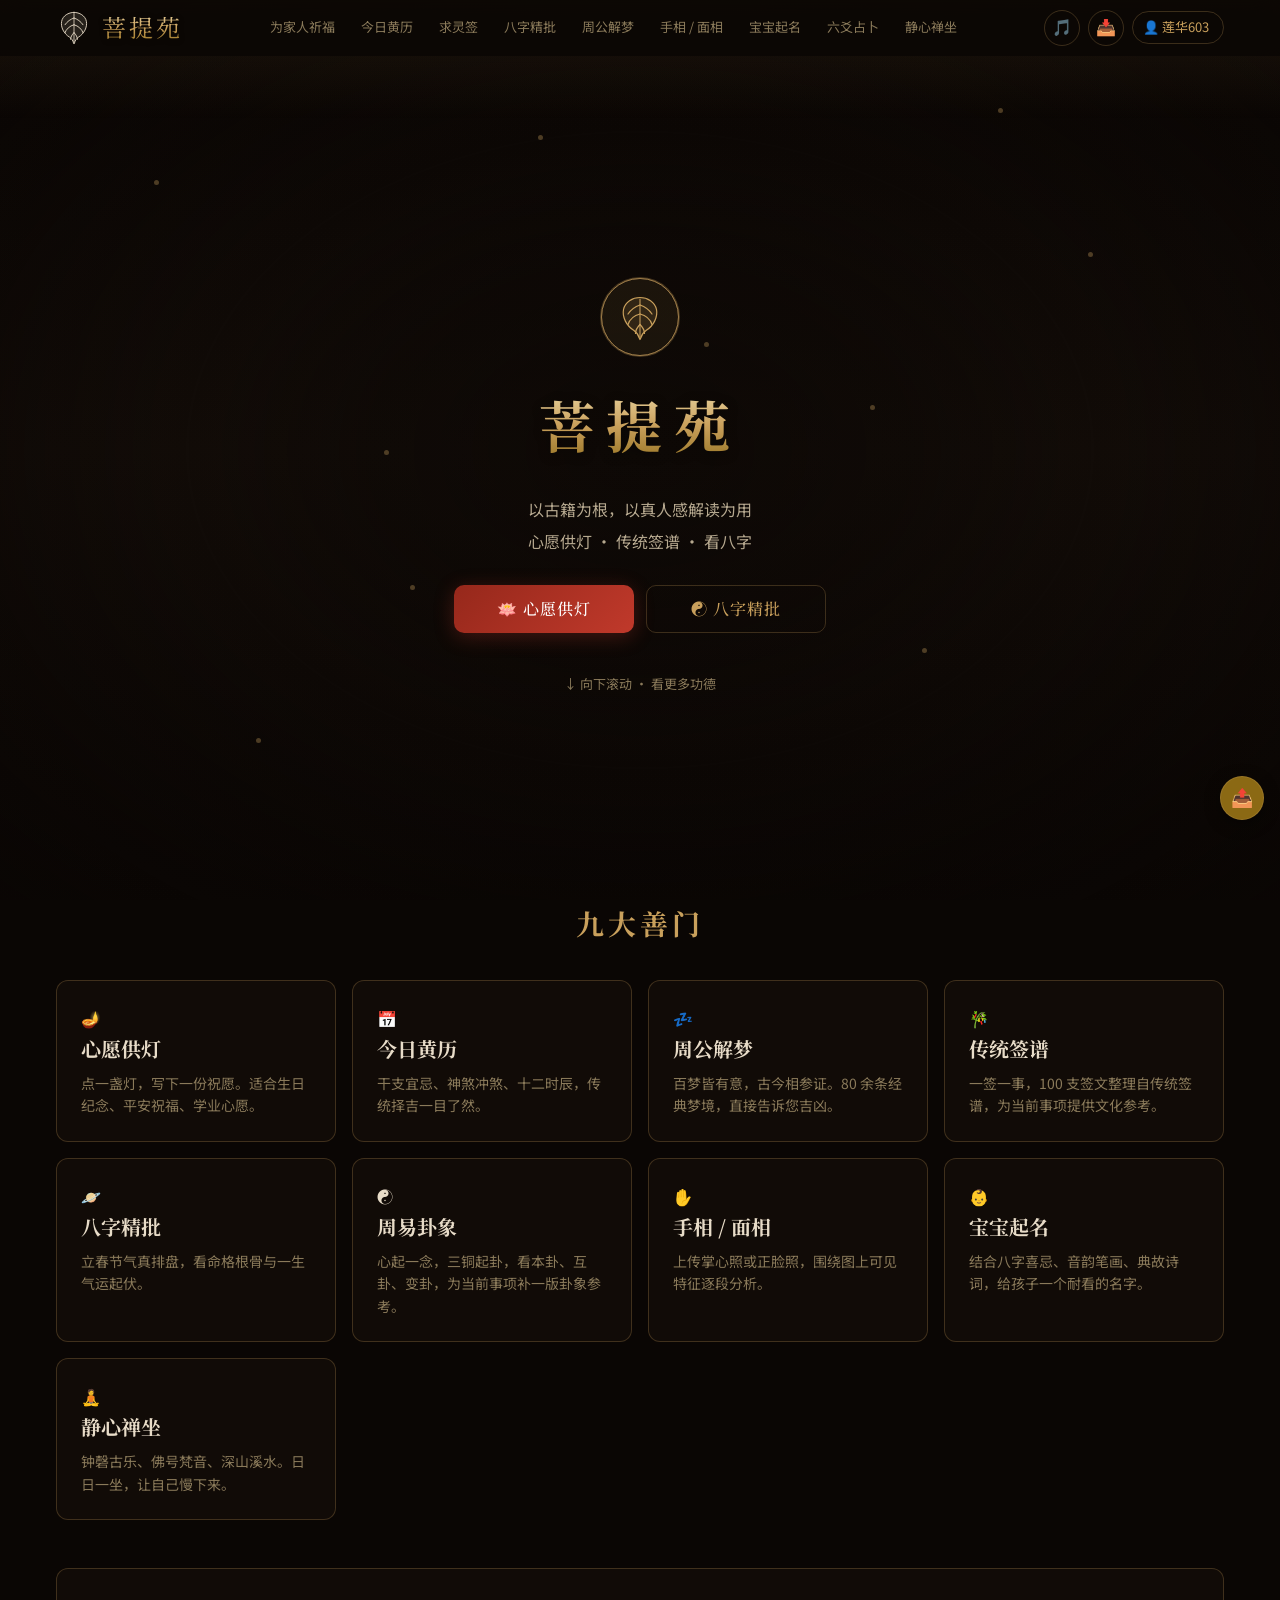
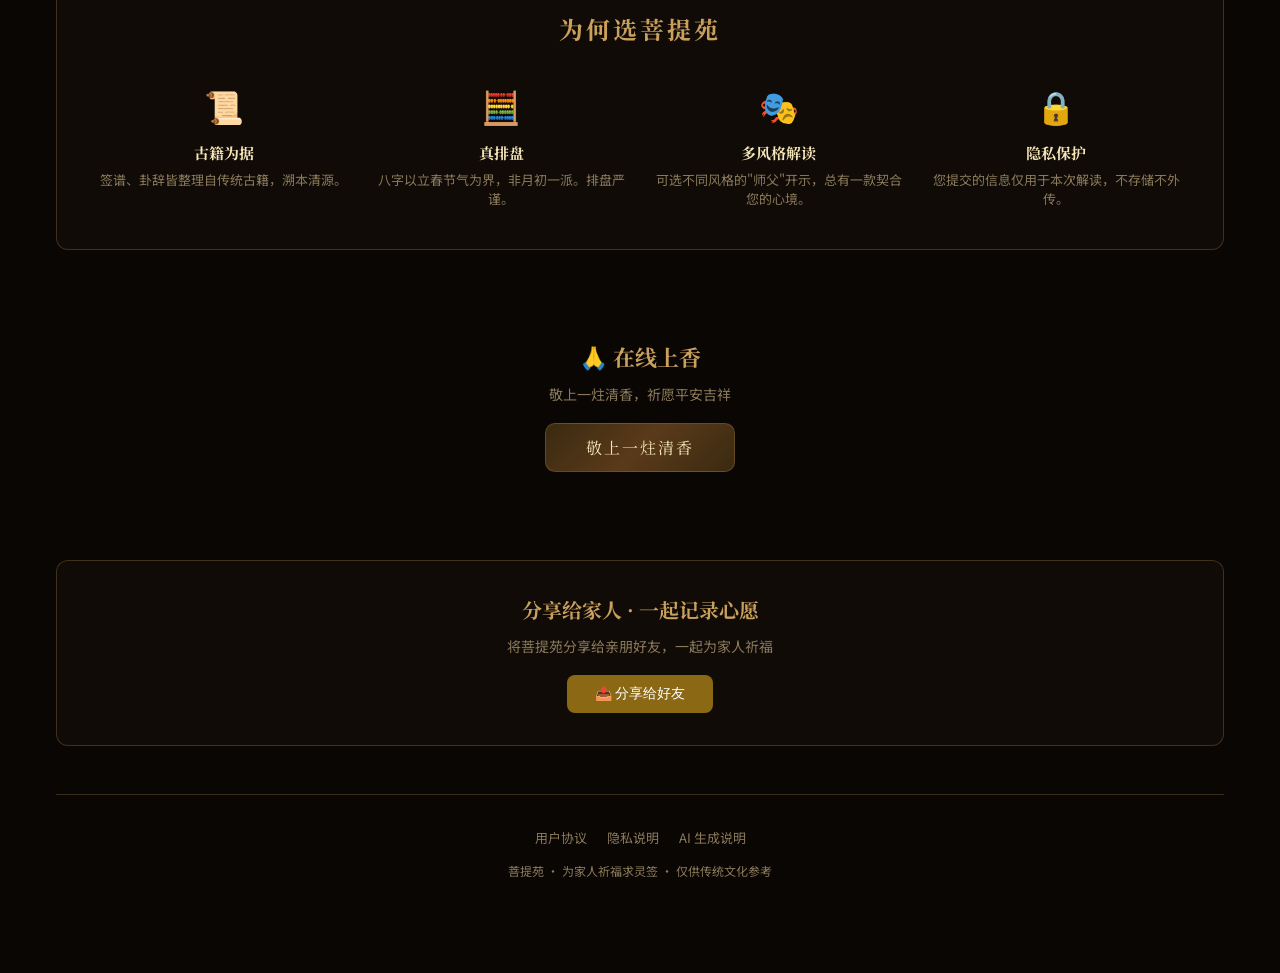
==== index.html @ 22ddf13e "fix: debug bar hidden, navigate scrolls and cleanups" ====
<!DOCTYPE html>
<html lang="zh-CN">
<head>
  <meta charset="UTF-8">
  <meta name="viewport" content="width=device-width, initial-scale=1, maximum-scale=5, viewport-fit=cover">
  <meta name="description" content="心诚则灵。为家人点一盏祈福灯，求一支关帝灵签，看一卦命理八字。一念慈悲，福报自来。">
  <meta name="keywords" content="菩提苑,祈福,求签,关帝灵签,八字精批,周公解梦,求灵签,看手相,看面相,命理">
  <meta name="application-name" content="菩提苑">
  <meta name="author" content="菩提苑">
  <meta name="robots" content="index, follow">
  <meta name="theme-color" content="#1a1410">
  <meta name="apple-mobile-web-app-capable" content="yes">
  <meta name="apple-mobile-web-app-status-bar-style" content="black-translucent">
  <meta name="apple-mobile-web-app-title" content="菩提苑">
  <meta property="og:title" content="菩提苑 · 为家人祈福求灵签">
  <meta property="og:description" content="心诚则灵。为家人点一盏祈福灯，求一支关帝灵签，看一卦命理八字。一念慈悲，福报自来。">
  <meta property="og:type" content="website">
  <meta property="og:locale" content="zh_CN">
  <meta property="og:site_name" content="菩提苑">
  <meta property="og:image" content="https://putiyuan.pages.dev/share-cover.svg">
  <meta name="twitter:card" content="summary_large_image">
  <title>菩提苑 · 为家人祈福求灵签</title>
  <link rel="stylesheet" href="css/style.css">
  <link rel="shortcut icon" href="favicon.svg" type="image/svg+xml">
  <link rel="icon" href="favicon.svg" type="image/svg+xml">
  <link rel="apple-touch-icon" href="favicon.svg">
  <script src="js/lunar.min.js"></script>
  <script src="js/lunar-wrapper.js"></script>
  <script>window.onerror=function(m,u,l){var d=document.getElementById("jserr");if(d)d.textContent=m+" line:"+l;}</script>
</head>
<body>

<!-- Background Layers -->
<div class="bg-layer bg-gradient"></div>
<div class="bg-layer bg-mountain"></div>
<div class="bg-layer bg-vignette"></div>
<div class="bg-layer bg-glow-top"></div>
<div class="bg-layer" id="particles"></div>

<div id="jserr" style="display:none;">JS: OK</div>

<header class="banner">
  <div class="banner-inner">
    <div class="logo" onclick="navigate('home')" style="cursor:pointer;">
      <svg viewBox="0 0 64 64" fill="none" stroke="currentColor" stroke-width="1.6" stroke-linecap="round" stroke-linejoin="round">
        <path d="M32 6 C 22 6, 12 12, 10 22 C 8 32, 14 44, 24 50 C 28 53, 30 56, 31 60 L 32 62 L 33 60 C 34 56, 36 53, 40 50 C 50 44, 56 32, 54 22 C 52 12, 42 6, 32 6 Z" fill="currentColor" fill-opacity="0.12"/>
        <path d="M32 8 V 60" stroke-width="1.4"/>
        <path d="M32 16 C 26 18, 20 22, 16 28"/>
        <path d="M32 16 C 38 18, 44 22, 48 28"/>
        <path d="M32 28 C 24 30, 18 36, 16 42"/>
        <path d="M32 28 C 40 30, 46 36, 48 42"/>
        <path d="M32 42 C 28 46, 26 50, 26 54"/>
        <path d="M32 42 C 36 46, 38 50, 38 54"/>
      </svg>
      <span class="logo-text">菩提苑</span>
    </div>
    <button class="nav-toggle" onclick="toggleNav()">☰</button>
    <nav class="banner-nav" id="mainNav">
    <a href="#wish" onclick="navigate('wish')">为家人祈福</a>
    <a href="#calendar" onclick="navigate('calendar')">今日黄历</a>
    <a href="#divination" onclick="navigate('divination')">求灵签</a>
    <a href="#bazi" onclick="navigate('bazi')">八字精批</a>
    <a href="#dreams" onclick="navigate('dreams')">周公解梦</a>
    <a href="#palm" onclick="navigate('palm')">手相 / 面相</a>
    <a href="#naming" onclick="navigate('naming')">宝宝起名</a>
    <a href="#iching" onclick="navigate('iching')">六爻占卜</a>
    <a href="#meditation" onclick="navigate('meditation')">静心禅坐</a>
  </nav>
  <div class="banner-actions">
    <button class="btn-icon" onclick="toggleMusic()" title="禅修音乐">🎵</button>
    <button class="btn-icon" onclick="alert('可将此页面添加至桌面，方便日常使用。')" title="添加到桌面">📥</button>
    <div class="profile-badge">👤 莲华603</div>
  </div>
 </div>
</header>

<main class="main-content">

<!-- HOME -->
<section class="page-section active" id="page-home">
  <div class="hero">
    <div class="hero-logo">
      <svg viewBox="0 0 64 64" fill="none" stroke="currentColor" stroke-width="1.6" stroke-linecap="round" stroke-linejoin="round" style="color:var(--gold);">
        <path d="M32 6 C 22 6, 12 12, 10 22 C 8 32, 14 44, 24 50 C 28 53, 30 56, 31 60 L 32 62 L 33 60 C 34 56, 36 53, 40 50 C 50 44, 56 32, 54 22 C 52 12, 42 6, 32 6 Z" fill="currentColor" fill-opacity="0.12"/>
        <path d="M32 8 V 60" stroke-width="1.4"/>
        <path d="M32 16 C 26 18, 20 22, 16 28"/>
        <path d="M32 16 C 38 18, 44 22, 48 28"/>
        <path d="M32 28 C 24 30, 18 36, 16 42"/>
        <path d="M32 28 C 40 30, 46 36, 48 42"/>
        <path d="M32 42 C 28 46, 26 50, 26 54"/>
        <path d="M32 42 C 36 46, 38 50, 38 54"/>
      </svg>
      <span class="ring"></span>
      <span class="ring"></span>
    </div>
    <h1>菩提苑</h1>
    <p>以古籍为根，以真人感解读为用<br>心愿供灯 · 传统签谱 · 看八字</p>
    <div class="hero-cta">
      <a href="javascript:navigate('wish')" class="btn-hero btn-hero-primary">🪷 心愿供灯</a>
      <a href="javascript:navigate('bazi')" class="btn-hero btn-hero-secondary">☯ 八字精批</a>
    </div>
    <div class="scroll-hint">↓ 向下滚动 · 看更多功德</div>
  </div>

  <h2 class="section-title">九大善门</h2>
  <div class="feature-grid">
    <a class="feature-card" href="javascript:navigate('wish')">
      <div class="feature-icon">🪔</div>
      <h3>心愿供灯</h3>
      <p>点一盏灯，写下一份祝愿。适合生日纪念、平安祝福、学业心愿。</p>
    </a>
    <a class="feature-card" href="javascript:navigate('calendar')">
      <div class="feature-icon">📅</div>
      <h3>今日黄历</h3>
      <p>干支宜忌、神煞冲煞、十二时辰，传统择吉一目了然。</p>
    </a>
    <a class="feature-card" href="javascript:navigate('dreams')">
      <div class="feature-icon">💤</div>
      <h3>周公解梦</h3>
      <p>百梦皆有意，古今相参证。80 余条经典梦境，直接告诉您吉凶。</p>
    </a>
    <a class="feature-card" href="javascript:navigate('divination')">
      <div class="feature-icon">🎋</div>
      <h3>传统签谱</h3>
      <p>一签一事，100 支签文整理自传统签谱，为当前事项提供文化参考。</p>
    </a>
    <a class="feature-card" href="javascript:navigate('bazi')">
      <div class="feature-icon">🪐</div>
      <h3>八字精批</h3>
      <p>立春节气真排盘，看命格根骨与一生气运起伏。</p>
    </a>
    <a class="feature-card" href="javascript:navigate('iching')">
      <div class="feature-icon">☯</div>
      <h3>周易卦象</h3>
      <p>心起一念，三铜起卦，看本卦、互卦、变卦，为当前事项补一版卦象参考。</p>
    </a>
    <a class="feature-card" href="javascript:navigate('palm')">
      <div class="feature-icon">✋</div>
      <h3>手相 / 面相</h3>
      <p>上传掌心照或正脸照，围绕图上可见特征逐段分析。</p>
    </a>
    <a class="feature-card" href="javascript:navigate('naming')">
      <div class="feature-icon">👶</div>
      <h3>宝宝起名</h3>
      <p>结合八字喜忌、音韵笔画、典故诗词，给孩子一个耐看的名字。</p>
    </a>
    <a class="feature-card" href="javascript:navigate('meditation')">
      <div class="feature-icon">🧘</div>
      <h3>静心禅坐</h3>
      <p>钟磬古乐、佛号梵音、深山溪水。日日一坐，让自己慢下来。</p>
    </a>
  </div>

  <div class="why-section">
    <h2>为何选菩提苑</h2>
    <div class="why-grid">
      <div class="why-item">
        <div class="icon">📜</div>
        <h4>古籍为据</h4>
        <p>签谱、卦辞皆整理自传统古籍，溯本清源。</p>
      </div>
      <div class="why-item">
        <div class="icon">🧮</div>
        <h4>真排盘</h4>
        <p>八字以立春节气为界，非月初一派。排盘严谨。</p>
      </div>
      <div class="why-item">
        <div class="icon">🎭</div>
        <h4>多风格解读</h4>
        <p>可选不同风格的"师父"开示，总有一款契合您的心境。</p>
      </div>
      <div class="why-item">
        <div class="icon">🔒</div>
        <h4>隐私保护</h4>
        <p>您提交的信息仅用于本次解读，不存储不外传。</p>
      </div>
    </div>
  </div>

  <div class="incense-section" id="incenseSection">
    <h2>🙏 在线上香</h2>
    <p>敬上一炷清香，祈愿平安吉祥</p>
    <div class="incense-container" id="incenseContainer"></div>
    <button class="incense-btn" onclick="burnIncense()">敬上一炷清香</button>
  </div>

  <div class="share-section">
    <h2>分享给家人 · 一起记录心愿</h2>
    <p>将菩提苑分享给亲朋好友，一起为家人祈福</p>
    <button class="share-btn" onclick="shareSite()">📤 分享给好友</button>
  </div>

  <footer class="footer">
    <div class="footer-links">
      <a href="javascript:void(0)" onclick="alert('用户协议：本平台内容仅供传统文化参考，不构成任何建议。')">用户协议</a>
      <a href="javascript:void(0)" onclick="alert('隐私说明：您主动输入的信息仅用于本次功能运行，不会存储到服务器。')">隐私说明</a>
      <a href="javascript:void(0)" onclick="alert('AI 生成说明：部分解读内容由 AI 模型生成，请结合现实情况判断。')">AI 生成说明</a>
    </div>
    <p>菩提苑 · 为家人祈福求灵签 · 仅供传统文化参考</p>
  </footer>
</section>
<!-- WISH -->
<section class="page-section" id="page-wish">
  <div class="page-header">
    <h1>🪔 心愿供灯</h1>
    <p class="subtitle">点一盏灯，写下一份祝愿，留给家人、自己或重要时刻一份温和的仪式感</p>
    <div style="margin-top:12px;color:var(--text-muted);font-size:14px;">
      已点亮 <span id="lampCount" style="color:var(--gold)">46</span> 盏 ·
      今日新增 <span id="lampToday" style="color:var(--gold)">0</span> 盏
    </div>
  </div>
  <div class="lamp-wall" id="lampWall"></div>
  <div class="card" style="margin-top:24px;">
    <h3 style="color:var(--gold);margin-bottom:16px;">🕯 为谁点灯</h3>
    <div class="form-group">
      <label class="form-label">家人姓名</label>
      <input class="form-input" id="wishName" placeholder="输入家人姓名">
    </div>
    <div class="form-group">
      <label class="form-label">与您的关系</label>
      <select class="form-select" id="wishRelation">
        <option>父亲</option><option>母亲</option><option>爱人</option>
        <option>孩子</option><option>孙辈</option><option>朋友</option><option>自己</option>
      </select>
    </div>
    <div class="form-group">
      <label class="form-label">选一盏灯</label>
      <div class="chip-group" id="lampTypeGroup">
        <span class="chip selected" data-type="清心灯">清心灯 🕊️</span>
        <span class="chip" data-type="智慧灯">智慧灯 📚</span>
        <span class="chip" data-type="长寿灯">长寿灯 🌿</span>
        <span class="chip" data-type="平安灯">平安灯 🛡️</span>
        <span class="chip" data-type="姻缘灯">姻缘灯 ❤️</span>
        <span class="chip" data-type="财福灯">财福灯 💰</span>
      </div>
    </div>
    <div class="form-group">
      <label class="form-label">供奉时长</label>
      <div class="chip-group" id="lampDurationGroup">
        <span class="chip selected" data-duration="一月供奉" data-price="3.9">一月供奉 ¥3.9</span>
        <span class="chip" data-duration="百日供奉" data-price="5.9">百日供奉 ¥5.9</span>
        <span class="chip" data-duration="一年供奉" data-price="9.9">一年供奉 ¥9.9</span>
        <span class="chip" data-duration="永久长明" data-price="19.9">永久长明 ¥19.9</span>
      </div>
    </div>
    <div class="form-group">
      <label class="form-label">心愿（可选，最多80字）</label>
      <textarea class="form-input" id="wishMessage" maxlength="80" placeholder="写下您的心愿..."></textarea>
    </div>
    <div class="form-group">
      <label class="form-label">您的称呼（可选，会显示在灯墙）</label>
      <input class="form-input" id="wishSender" placeholder="如：善信 或 您的名字">
    </div>
    <div style="text-align:center;margin:16px 0;">
      需供奉 <span class="price-tag" id="wishPrice">¥3.9</span>
    </div>
    <button class="btn-primary" onclick="lightLamp()">🪔 点亮此灯</button>
  </div>
</section>

<!-- CALENDAR -->
<section class="page-section" id="page-calendar">
  <div class="page-header">
    <h1>📅 今日黄历</h1>
    <p class="subtitle">干支宜忌 · 神煞冲煞 · 十二时辰</p>
  </div>
  <div class="card">
    <div class="cal-header">
      <button class="cal-nav-btn" onclick="changeDay(-1)">◀ 前一天</button>
      <div><h2 id="calTitle">--</h2><div class="cal-sub" id="calSub">--</div></div>
      <button class="cal-nav-btn" onclick="changeDay(1)">后一天 ▶</button>
    </div>
    <div class="cal-day-badge shangshang" id="calBadge">
      <div class="day-level" id="calLevel">上上</div>
      <div class="day-desc" id="calDesc">诸事大吉</div>
      <div class="day-lunar" id="calLunar">--</div>
    </div>
    <div class="cal-grid">
      <div class="cal-col">
        <h3>宜 · 今日适合</h3>
        <div class="cal-tags" id="calYi"></div>
      </div>
      <div class="cal-col">
        <h3>忌 · 今日避开</h3>
        <div class="cal-tags" id="calJi"></div>
      </div>
    </div>
    <div class="cal-grid" style="margin-top:16px;">
      <div class="cal-col">
        <h3>神煞 · 冲煞</h3>
        <div id="calShensha" class="cal-detail-grid"></div>
      </div>
      <div class="cal-col">
        <h3>时辰吉凶</h3>
        <table class="shichen-table" id="calShichen"><tbody></tbody></table>
      </div>
    </div>
    <h3 style="color:var(--gold);margin:20px 0 12px;font-size:16px;">未来七日</h3>
    <div class="week-forecast" id="weekForecast"></div>
  </div>
</section>

<!-- DIVINATION -->
<section class="page-section" id="page-divination">
  <div class="page-header">
    <h1>🎋 关帝灵签</h1>
    <p class="subtitle">心诚则灵 · 默念所求 · 抽一支签</p>
    <div style="margin-top:8px;color:var(--text-muted);font-size:13px;">今日免费 1/1 次</div>
  </div>
  <div class="card">
    <div class="form-group">
      <label class="form-label">请选一位师父为您开示</label>
      <div class="master-grid" id="masterSelect">
        <div class="master-card selected" data-master="慧明长老" onclick="selectMaster(this,'慧明长老')">
          <div class="master-avatar">🧘</div>
          <div class="master-name">慧明长老</div>
          <div class="master-title">古寺住持</div>
          <div class="master-desc">庄重持重，引经据典</div>
        </div>
        <div class="master-card" data-master="明心师父" onclick="selectMaster(this,'明心师父')">
          <div class="master-avatar">🙏</div>
          <div class="master-name">明心师父</div>
          <div class="master-title">尼众法师</div>
          <div class="master-desc">慈悲温柔，劝人向善</div>
        </div>
        <div class="master-card" data-master="玄真道长" onclick="selectMaster(this,'玄真道长')">
          <div class="master-avatar">☯️</div>
          <div class="master-name">玄真道长</div>
          <div class="master-title">山中道人</div>
          <div class="master-desc">直爽通透，说大白话</div>
        </div>
      </div>
    </div>
    <div class="form-group">
      <label class="form-label">写下您要问的事</label>
      <input class="form-input" id="qianQuestion" placeholder="例如：家人身体能否安康？">
    </div>
    <button class="btn-primary" onclick="drawQian()">🎋 默念所求 · 求一支签</button>
    <div class="result-box" id="qianResult"></div>
  </div>
</section>
<!-- BAZI -->
<section class="page-section" id="page-bazi">
  <div class="page-header">
    <h1>🪐 八字精批</h1>
    <p class="subtitle">输入生辰，真排盘、看格局、看大运、看建议</p>
  </div>
  <div class="card">
    <div class="form-group">
      <label class="form-label">请选一位师父为您开示</label>
      <div class="master-grid" id="baziMasterSelect">
        <div class="master-card selected" data-master="慧明长老" onclick="selectBaziMaster(this,'慧明长老')">
          <div class="master-avatar">🧘</div>
          <div class="master-name">慧明长老</div>
          <div class="master-title">古寺住持</div>
          <div class="master-desc">庄重持重，引经据典</div>
        </div>
        <div class="master-card" data-master="明心师父" onclick="selectBaziMaster(this,'明心师父')">
          <div class="master-avatar">🙏</div>
          <div class="master-name">明心师父</div>
          <div class="master-title">尼众法师</div>
          <div class="master-desc">慈悲温柔，劝人向善</div>
        </div>
        <div class="master-card" data-master="玄真道长" onclick="selectBaziMaster(this,'玄真道长')">
          <div class="master-avatar">☯️</div>
          <div class="master-name">玄真道长</div>
          <div class="master-title">山中道人</div>
          <div class="master-desc">直爽通透，说大白话</div>
        </div>
      </div>
    </div>
    <div style="display:grid;grid-template-columns:1fr 1fr;gap:12px;">
      <div class="form-group">
        <label class="form-label">出生年</label>
        <input class="form-input" id="baziYear" type="number" value="1990" min="1900" max="2030">
      </div>
      <div class="form-group">
        <label class="form-label">出生月</label>
        <input class="form-input" id="baziMonth" type="number" value="6" min="1" max="12">
      </div>
    </div>
    <div style="display:grid;grid-template-columns:1fr 1fr;gap:12px;">
      <div class="form-group">
        <label class="form-label">出生日</label>
        <input class="form-input" id="baziDay" type="number" value="15" min="1" max="31">
      </div>
      <div class="form-group">
        <label class="form-label">出生时辰</label>
        <select class="form-select" id="baziHour">
          <option value="0">子时 (23:00-01:00)</option>
          <option value="1">丑时 (01:00-03:00)</option>
          <option value="2">寅时 (03:00-05:00)</option>
          <option value="3">卯时 (05:00-07:00)</option>
          <option value="4">辰时 (07:00-09:00)</option>
          <option value="5">巳时 (09:00-11:00)</option>
          <option value="6">午时 (11:00-13:00)</option>
          <option value="7" selected>未时 (13:00-15:00)</option>
          <option value="8">申时 (15:00-17:00)</option>
          <option value="9">酉时 (17:00-19:00)</option>
          <option value="10">戌时 (19:00-21:00)</option>
          <option value="11">亥时 (21:00-23:00)</option>
        </select>
      </div>
    </div>
    <div class="form-group">
      <label class="form-label">性别</label>
      <div class="chip-group" id="baziGenderGroup">
        <span class="chip selected" onclick="selectGender(this,'male')">男</span>
        <span class="chip" onclick="selectGender(this,'female')">女</span>
      </div>
    </div>
    <div style="color:var(--text-muted);font-size:12px;margin-bottom:16px;">
      仅作传统文化参考，请结合现实情况判断；未满18周岁请勿使用本服务。
    </div>
    <button class="btn-primary" onclick="analyzeBazi()">☯ 开始真排盘</button>
    <div class="result-box" id="baziResult"></div>
  </div>
</section>

<!-- DREAMS -->
<section class="page-section" id="page-dreams">
  <div class="page-header">
    <h1>💤 周公解梦</h1>
    <p class="subtitle">百梦皆有意 · 古今相参证</p>
  </div>
  <div class="card">
    <div class="form-group">
      <label class="form-label">请描述您梦中所见</label>
      <input class="form-input" id="dreamSearch" placeholder="如:梦见龙、梦见牙齿掉了" onkeyup="if(event.key==='Enter')searchDream()">
    </div>
    <button class="btn-primary" onclick="searchDream()">🔍 解梦</button>
    <div class="result-box" id="dreamResult"></div>
    <h3 style="color:var(--gold);margin:24px 0 12px;">按类查梦</h3>
    <div class="dream-cats" id="dreamCats"></div>
    <h3 style="color:var(--gold);margin:24px 0 12px;">热门梦境</h3>
    <div class="dream-list" id="dreamList"></div>
  </div>
</section>

<!-- PALM -->
<section class="page-section" id="page-palm">
  <div class="page-header">
    <h1>✋ 手相 / 面相</h1>
    <p class="subtitle">上传掌心照或正脸照，围绕图上可见特征逐段分析</p>
  </div>
  <div class="card">
    <p style="text-align:center;color:var(--text-muted);padding:40px 20px;">
      🖼️ 此功能支持上传照片进行 AI 分析<br><br>
      先预览再解锁完整详批，敬请期待完整版。
    </p>
    <div class="form-group">
      <label class="form-label">选择分析类型</label>
      <div class="chip-group">
        <span class="chip selected">手相</span>
        <span class="chip">面相</span>
      </div>
    </div>
    <div class="form-group">
      <label class="form-label">上传照片</label>
      <div style="border:2px dashed var(--border);border-radius:8px;padding:30px;text-align:center;color:var(--text-muted);cursor:pointer;">
        📸 点击上传照片（此功能开发中）
      </div>
    </div>
    <button class="btn-primary" disabled>开始分析 (即将开放)</button>
  </div>
</section>
<!-- NAMING -->
<section class="page-section" id="page-naming">
  <div class="page-header">
    <h1>👶 宝宝起名</h1>
    <p class="subtitle">结合八字喜忌、音韵笔画、典故诗词，给孩子一个耐看的名字</p>
  </div>
  <div class="card">
    <div style="display:grid;grid-template-columns:1fr 1fr;gap:12px;">
      <div class="form-group">
        <label class="form-label">出生年</label>
        <input class="form-input" id="nameYear" type="number" value="2026" min="2020" max="2030">
      </div>
      <div class="form-group">
        <label class="form-label">出生月</label>
        <input class="form-input" id="nameMonth" type="number" value="6" min="1" max="12">
      </div>
    </div>
    <div style="display:grid;grid-template-columns:1fr 1fr;gap:12px;">
      <div class="form-group">
        <label class="form-label">出生日</label>
        <input class="form-input" id="nameDay" type="number" value="15" min="1" max="31">
      </div>
      <div class="form-group">
        <label class="form-label">出生时辰</label>
        <select class="form-select" id="nameHour">
          <option value="0">子时</option><option value="1">丑时</option>
          <option value="2">寅时</option><option value="3">卯时</option>
          <option value="4">辰时</option><option value="5">巳时</option>
          <option value="6">午时</option><option value="7">未时</option>
          <option value="8">申时</option><option value="9">酉时</option>
          <option value="10">戌时</option><option value="11">亥时</option>
        </select>
      </div>
    </div>
    <div class="form-group">
      <label class="form-label">姓氏</label>
      <input class="form-input" id="nameSurname" placeholder="如：张、李、王" maxlength="4">
    </div>
    <div class="form-group">
      <label class="form-label">性别</label>
      <div class="chip-group">
        <span class="chip selected" onclick="selectNamingGender(this,'male')">男</span>
        <span class="chip" onclick="selectNamingGender(this,'female')">女</span>
      </div>
    </div>
    <div class="form-group">
      <label class="form-label">名字长度</label>
      <div class="chip-group" id="nameLengthGroup">
        <span class="chip selected" onclick="selectNameLength(this,2)">两字名</span>
        <span class="chip" onclick="selectNameLength(this,3)">三字名</span>
        <span class="chip" onclick="selectNameLength(this,4)">四字名</span>
      </div>
    </div>
    <div class="form-group">
      <label class="form-label">风格倾向（可选，最多选3项）</label>
      <div class="chip-group" id="nameStyleGroup">
        <span class="chip" data-style="典雅">典雅典雅</span>
        <span class="chip" data-style="大气">大气</span>
        <span class="chip" data-style="文艺">文艺</span>
        <span class="chip" data-style="自然">自然</span>
        <span class="chip" data-style="传统">传统</span>
      </div>
    </div>
    <button class="btn-primary" onclick="startNaming()">👶 开始起名</button>
    <div class="result-box" id="namingResult"></div>
  </div>
</section>

<!-- ICHING -->
<section class="page-section" id="page-iching">
  <div class="page-header">
    <h1>☯ 周易卦象</h1>
    <p class="subtitle">心起一念，三铜起卦，得卦象参考</p>
  </div>
  <div class="card">
    <div class="form-group">
      <label class="form-label">请选一位师父为您开示</label>
      <div class="master-grid" id="ichingMasterSelect">
        <div class="master-card selected" data-master="慧明长老" onclick="selectIchingMaster(this,'慧明长老')">
          <div class="master-avatar">🧘</div>
          <div class="master-name">慧明长老</div>
          <div class="master-title">古寺住持</div>
          <div class="master-desc">庄重持重，引经据典</div>
        </div>
        <div class="master-card" data-master="明心师父" onclick="selectIchingMaster(this,'明心师父')">
          <div class="master-avatar">🙏</div>
          <div class="master-name">明心师父</div>
          <div class="master-title">尼众法师</div>
          <div class="master-desc">慈悲温柔，劝人向善</div>
        </div>
        <div class="master-card" data-master="玄真道长" onclick="selectIchingMaster(this,'玄真道长')">
          <div class="master-avatar">☯️</div>
          <div class="master-name">玄真道长</div>
          <div class="master-title">山中道人</div>
          <div class="master-desc">直爽通透，说大白话</div>
        </div>
      </div>
    </div>
    <div class="form-group">
      <label class="form-label">写下您要问的事</label>
      <input class="form-input" id="ichingQuestion" placeholder="例如：事业发展如何？">
    </div>
    <button class="btn-primary" onclick="castIching()">☯ 三铜起卦</button>
    <div class="result-box" id="ichingResult"></div>
  </div>
</section>

<!-- MEDITATION -->
<section class="page-section" id="page-meditation">
  <div class="page-header">
    <h1>🧘 静心禅坐</h1>
    <p class="subtitle">钟磬古乐、佛号梵音、深山溪水</p>
  </div>
  <div class="card">
    <div class="meditation-area">
      <div class="meditation-symbol" id="medSymbol">☸</div>
      <div class="meditation-timer" id="medTimer">00:00</div>
      <p id="medStatus" style="color:var(--text-muted);margin-bottom:16px;">点击开始，静心禅坐</p>
      <div class="meditation-controls">
        <button class="btn-primary" id="medStartBtn" onclick="startMeditation()" style="max-width:200px;">开始禅坐</button>
        <button class="btn-hero btn-hero-secondary" onclick="resetMeditation()" style="max-width:200px;padding:14px 24px;">重置</button>
      </div>
    </div>
  </div>
</section>

</main>

<button class="floating-share" onclick="shareSite()" title="分享">📤</button>
<script>
// ========== SPA Navigation ==========
function navigate(page) {
  // Clean up meditation timer if running
  if (meditationTimer) { clearInterval(meditationTimer); meditationTimer = null; meditationRunning = false; }
  document.querySelectorAll('.page-section').forEach(function(s) { s.classList.remove('active'); });
  var el = document.getElementById('page-' + page);
  if (el) { el.classList.add('active'); }
  document.querySelectorAll('.banner-nav a').forEach(function(a) { a.classList.remove('active'); });
  document.querySelectorAll('.banner-nav a[href*="' + page + '"]').forEach(function(a) { a.classList.add('active'); });
  window.scrollTo(0, 0);
  document.getElementById('mainNav').classList.remove('open');
}

function toggleNav() {
  document.getElementById('mainNav').classList.toggle('open');
}

// ========== Constants (from wrapper) ==========




// ========== Data ==========
let QIAN_DATA = [];
let DREAM_DATA = [];
let currentMaster = '慧明长老';
let currentBaziMaster = '慧明长老';
let currentIchingMaster = '慧明长老';
let currentGender = 'male';
let namingGender = 'male';
let namingLength = 2;
let namingStyles = [];
let selectedLampType = '清心灯';
let selectedDuration = '一月供奉';
let selectedPrice = 3.9;
let calendarDate = new Date();
let meditationTimer = null;
let meditationSeconds = 0;
let meditationRunning = false;
let lampData = [];

async function loadData() {
  try {
    const qianResp = await fetch('data/qian.json');
    QIAN_DATA = await qianResp.json();
    const dreamResp = await fetch('data/dreams.json');
    DREAM_DATA = await dreamResp.json();
    initDreams();
    renderCalendar();
    loadLamps();
  } catch(e) {}
}

// ========== Calendar ==========
function changeDay(delta) {
  calendarDate.setDate(calendarDate.getDate() + delta);
  renderCalendar();
}

function renderCalendar() {
  const d = calendarDate;
  const lunar = getLunarDate(d.getFullYear(), d.getMonth() + 1, d.getDate());
  
  document.getElementById('calTitle').textContent = `${d.getFullYear()}年${d.getMonth()+1}月${d.getDate()}日`;
  document.getElementById('calSub').textContent = `${lunar.weekDay} · 农历${lunar.monthName}${lunar.dayName}`;
  document.getElementById('calLevel').textContent = lunar.level;
  document.getElementById('calDesc').textContent = `今日 · ${lunar.level} · 宜${lunar.yi.slice(0,2).join('、')}`;
  document.getElementById('calLunar').textContent = `干支：${lunar.ganzhiYear}年 ${lunar.ganzhiMonth}月 ${lunar.ganzhiDay}日 (${lunar.shengxiao}年)`;
  
  const badge = document.getElementById('calBadge');
  badge.className = 'cal-day-badge ' + (lunar.level.includes('上') ? 'shangshang' : lunar.level.includes('中') ? 'zhongji' : 'xiaxia');
  
  document.getElementById('calYi').innerHTML = lunar.yi.filter(y => y !== '---').map(y => `<span class="cal-tag yi">${y}</span>`).join('');
  document.getElementById('calJi').innerHTML = lunar.ji.filter(y => y !== '---').map(y => `<span class="cal-tag ji">${y}</span>`).join('');
  
  const ss = lunar.shensha;
  document.getElementById('calShensha').innerHTML = `
    <div class="cal-detail-label">吉神宜趋</div><div class="cal-detail-value">${(ss['吉神宜趋']||[]).join('、')}</div>
    <div class="cal-detail-label">凶神宜避</div><div class="cal-detail-value">${(ss['凶神宜避']||[]).join('、')}</div>
    <div class="cal-detail-label">冲煞</div><div class="cal-detail-value">${ss['冲煞']||''}</div>
    <div class="cal-detail-label">胎神方位</div><div class="cal-detail-value">${ss['胎神方位']||''}</div>
    <div class="cal-detail-label">28宿</div><div class="cal-detail-value">${ss['28宿']||''} · ${ss['宿吉凶']||''}</div>
    <div class="cal-detail-label">12建除</div><div class="cal-detail-value">${ss['12建除']||''}</div>
  `;
  
  document.querySelector('#calShichen tbody').innerHTML = lunar.shichen.map(sc => `
    <tr><td>${sc.name}</td><td>${sc.gan}${sc.zhi}</td><td>冲：${sc.chong}</td><td>${sc.luck}</td></tr>
  `).join('');
  
  document.getElementById('weekForecast').innerHTML = lunar.weekForecast.map(wf => `
    <div class="week-day">
      <div class="wd-name">${wf.weekDay}</div>
      <div class="wd-day">${wf.lunarDay}</div>
      <div class="wd-level ${wf.level.includes('上')?'shangshang':wf.level.includes('中')?'zhongji':'xiaxia'}">${wf.level}</div>
    </div>
  `).join('');
}
// ========== Divination ==========
function selectMaster(el, name) {
  document.querySelectorAll('#masterSelect .master-card').forEach(c => c.classList.remove('selected'));
  el.classList.add('selected');
  currentMaster = name;
}

function drawQian() {
  const qian = QIAN_DATA[Math.floor(Math.random() * QIAN_DATA.length)];
  const question = document.getElementById('qianQuestion').value || '未填写具体事项';
  
  let masterWords = '';
  switch(currentMaster) {
    case '慧明长老': masterWords = `此签为${qian.type}之兆。签题「${qian.title}」。经文云：${qian.text}。《易》云：观乎天文，以察时变；观乎人文，以化成天下。此签所应，于你之事，当以静心体察为主。`; break;
    case '明心师父': masterWords = `阿弥陀佛。施主求得${qian.type}签「${qian.title}」。${qian.poem}心诚则灵，一切随缘。放宽心，自有善果。`; break;
    case '玄真道长': masterWords = `${qian.type}签！「${qian.title}」。说白话：${qian.interp}。信则有，不信则无，自己琢磨。`; break;
  }
  
  document.getElementById('qianResult').innerHTML = `
    <div style="text-align:center;">
      <div class="qian-number">第 ${qian.id} 签 · <span class="qian-type ${qian.type.includes('上')?'shangshang':qian.type.includes('中')?'zhong':'xia'}">${qian.type}</span></div>
      <div style="font-size:20px;color:var(--gold);font-family:'Noto Serif SC',serif;margin-bottom:8px;">${qian.title}</div>
      <div class="qian-text">${qian.text}</div>
      <div style="color:var(--text-muted);font-size:13px;margin-bottom:12px;">${qian.poem}</div>
      <div style="color:var(--text-muted);font-size:12px;margin-bottom:16px;">所问：${question}</div>
      <div style="border-top:1px solid var(--border);padding-top:16px;">
        <p style="color:var(--gold);margin-bottom:8px;"><strong>🙏 ${currentMaster} 开示：</strong></p>
        <p style="color:var(--text-secondary);">${masterWords}</p>
        <p style="color:var(--text-muted);margin-top:12px;font-style:italic;">${qian.interp}</p>
      </div>
    </div>
  `;
  document.getElementById('qianResult').classList.add('show');
}

// ========== Bazi ==========
function selectBaziMaster(el, name) {
  document.querySelectorAll('#baziMasterSelect .master-card').forEach(c => c.classList.remove('selected'));
  el.classList.add('selected');
  currentBaziMaster = name;
}

function selectGender(el, gender) {
  document.querySelectorAll('#baziGenderGroup .chip').forEach(function(c) { c.classList.remove('selected'); });
  el.classList.add('selected');
  currentGender = gender;
}

function analyzeBazi() {
  const year = parseInt(document.getElementById('baziYear').value) || 1990;
  const month = parseInt(document.getElementById('baziMonth').value) || 6;
  const day = parseInt(document.getElementById('baziDay').value) || 15;
  const hourIdx = parseInt(document.getElementById('baziHour').value) || 0;
  
  const lunar = getLunarDate(year, month, day);
  const dayGan = lunar.ganzhiDay[0];
  const dayGanIdx = TIAN_GAN.indexOf(dayGan);
  const wuxing = ['木','木','火','火','土','土','金','金','水','水'];
  const dayMaster = ['甲木','乙木','丙火','丁火','戊土','己土','庚金','辛金','壬水','癸水'][dayGanIdx];
  
  const hourStemStart = [0, 2, 4, 6, 8][dayGanIdx % 5]; // 五鼠遁: 甲己→甲,乙庚→丙,丙辛→戊,丁壬→庚,戊癸→壬
  const hourGan = (hourStemStart + hourIdx) % 10;
  const hourGanzhi = TIAN_GAN[hourGan] + DI_ZHI[hourIdx];
  
  let analysis = '';
  let advice = '';
  switch(currentBaziMaster) {
    case '慧明长老':
      analysis = `此命日主为${dayMaster}，生于${lunar.ganzhiMonth}月。依《渊海子平》论之，日坐${wuxing[lunar.ganzhiDay[1] % 10 === 0 ? 0 : 1]}，时柱暗藏${wuxing[hourIdx % 10]}气。命格根基${['旺','稳','平','弱','偏弱'][dayGanIdx % 5]}，宜${['补木','补水','补木火','补火土','补土金','补金水','补土','补火','补金','补木火'][dayGanIdx]}为用。`;
      advice = '大运走势：早年运势平稳，中年后渐入佳境。当前所行大运，宜静观其变，不宜冒进。求财宜稳，求名宜实。';
      break;
    case '明心师父':
      analysis = `阿弥陀佛。施主命盘${dayMaster}为身，${lunar.ganzhiMonth}为令。日主温和，五行流转有情。家庭宫位和睦，感情线上有吉星照拂。`;
      advice = '慈悲为怀，福报自来。施主心性善良，命中自有贵人护佑。放宽心态，一切自有安排。多行善事，莫问前程。';
      break;
    case '玄真道长':
      analysis = `说人话：你这命${dayMaster}，生在${lunar.ganzhiMonth}月。八字排开一看——${['不错','还行','凑合','有点弱','够呛'][dayGanIdx % 5]}。日主${['偏旺','旺相','中和','偏弱','太弱'][dayGanIdx % 5]}，${['木多','火旺','土厚','金强','水旺'][dayGanIdx % 5]}是特点。`;
      advice = `直说建议：${['多去水边走走','少熬夜伤肝','注意肠胃','多锻炼','控制脾气'][dayGanIdx % 5]}。事业上别贪快，稳着来。过了${40 + (dayGanIdx * 2)}岁这关，后面就好走了。`;
      break;
  }
  
  document.getElementById('baziResult').innerHTML = `
    <div style="text-align:center;margin-bottom:16px;">
      <div style="font-size:14px;color:var(--text-muted);margin-bottom:8px;">八字排盘</div>
      <div class="bazi-grid">
        <div class="bazi-cell"><div class="bazi-pillar">年柱</div><div class="bazi-heaven">${lunar.ganzhiYear[0]}</div><div class="bazi-earth">${lunar.ganzhiYear[1]}</div></div>
        <div class="bazi-cell"><div class="bazi-pillar">月柱</div><div class="bazi-heaven">${lunar.ganzhiMonth[0]}</div><div class="bazi-earth">${lunar.ganzhiMonth[1]}</div></div>
        <div class="bazi-cell"><div class="bazi-pillar">日柱</div><div class="bazi-heaven">${lunar.ganzhiDay[0]}</div><div class="bazi-earth">${lunar.ganzhiDay[1]}</div></div>
        <div class="bazi-cell"><div class="bazi-pillar">时柱</div><div class="bazi-heaven">${hourGanzhi[0]}</div><div class="bazi-earth">${hourGanzhi[1]}</div></div>
      </div>
      <div style="color:var(--text-muted);font-size:13px;margin-top:4px;">
        日主：<span style="color:var(--gold)">${dayMaster}</span> · 
        生肖：<span style="color:var(--gold)">${lunar.shengxiao}</span> · 
        五行：${lunar.ganzhiYear[0]}${lunar.ganzhiYear[1]}年
      </div>
    </div>
    <div style="border-top:1px solid var(--border);padding-top:16px;">
      <p style="color:var(--gold);margin-bottom:8px;"><strong>🙏 ${currentBaziMaster} 开示：</strong></p>
      <p style="color:var(--text-secondary);">${analysis}</p>
      <p style="color:var(--text-secondary);margin-top:12px;">${advice}</p>
    </div>
  `;
  document.getElementById('baziResult').classList.add('show');
}
// ========== Dreams ==========
function initDreams() {
  if (!DREAM_DATA.length) return;
  const cats = [...new Set(DREAM_DATA.map(d => d.cat))];
  document.getElementById('dreamCats').innerHTML = '<span class="dream-cat-btn active" onclick="filterDreams(\'all\',this)">全部</span>' +
    cats.map(c => `<span class="dream-cat-btn" onclick="filterDreams('${c}',this)">${c}</span>`).join('');
  renderDreams(DREAM_DATA);
}

function renderDreams(data) {
  document.getElementById('dreamList').innerHTML = data.map(d => `
    <div class="dream-item" onclick="showDreamDetail(${d.id})">
      <h4>${d.title}</h4>
      <span class="dream-badge" style="background:${d.type.includes('上')?'rgba(76,175,80,0.2)':d.type.includes('中')?'rgba(255,213,79,0.2)':'rgba(239,83,80,0.2)'};color:${d.type.includes('上')?'#4caf50':d.type.includes('中')?'#ffd54f':'#ef5350'}">${d.type}</span>
      <p>${d.desc.substring(0, 30)}...</p>
    </div>
  `).join('');
}

let allDreamsVisible = [];

function filterDreams(cat, el) {
  document.querySelectorAll('.dream-cat-btn').forEach(b => b.classList.remove('active'));
  el.classList.add('active');
  renderDreams(cat === 'all' ? DREAM_DATA : DREAM_DATA.filter(d => d.cat === cat));
}

function searchDream() {
  const q = document.getElementById('dreamSearch').value.trim();
  if (!q) {
    document.getElementById('dreamResult').classList.remove('show');
    var activeCat = document.querySelector('.dream-cat-btn.active');
    if (activeCat && activeCat.textContent.trim() !== '全部') {
      var allBtn = document.querySelector('.dream-cat-btn');
      if (allBtn) allBtn.click();
    } else {
      renderDreams(DREAM_DATA);
    }
    return;
  }
  var results = DREAM_DATA.filter(function(d) { return d.title.includes(q) || d.desc.includes(q); });
  document.querySelectorAll('.dream-cat-btn').forEach(function(b) { b.classList.remove('active'); });
  if (results.length === 0) {
    document.getElementById('dreamResult').innerHTML = '<p style="text-align:center;color:var(--text-muted);padding:20px;">😴 未找到与 "<strong>' + q + '</strong>" 相关的梦境，试试其他关键词</p>';
    document.getElementById('dreamResult').classList.add('show');
    renderDreams(DREAM_DATA);
  } else {
    document.getElementById('dreamResult').innerHTML = '<p style="text-align:center;color:var(--gold);padding:8px;">找到 <strong>' + results.length + '</strong> 条结果</p>';
    document.getElementById('dreamResult').classList.add('show');
    renderDreams(results);
  }
}

function showDreamDetail(id) {
  const d = DREAM_DATA.find(x => x.id === id);
  if (!d) return;
  document.getElementById('dreamResult').innerHTML = `
    <div style="text-align:center;margin-bottom:12px;">
      <span class="dream-badge" style="background:${d.type.includes('上')?'rgba(76,175,80,0.2)':d.type.includes('中')?'rgba(255,213,79,0.2)':'rgba(239,83,80,0.2)'};color:${d.type.includes('上')?'#4caf50':d.type.includes('中')?'#ffd54f':'#ef5350'}">${d.type}</span>
      <h3 style="color:var(--gold);margin-top:8px;">${d.title}</h3>
    </div>
    <p style="color:var(--text-secondary);line-height:1.8;">${d.desc}</p>
  `;
  document.getElementById('dreamResult').classList.add('show');
}

// ========== Naming ==========
function selectNamingGender(el, gender) {
  document.querySelectorAll('#page-naming .chip-group:first-of-type .chip').forEach(c => c.classList.remove('selected'));
  el.classList.add('selected');
  namingGender = gender;
}

function selectNameLength(el, len) {
  document.querySelectorAll('#page-naming #nameLengthGroup .chip').forEach(c => c.classList.remove('selected'));
  el.classList.add('selected');
  namingLength = len;
}

function startNaming() {
  const surname = document.getElementById('nameSurname').value || '李';
  const year = parseInt(document.getElementById('nameYear').value) || 2026;
  const month = parseInt(document.getElementById('nameMonth').value) || 6;
  const day = parseInt(document.getElementById('nameDay').value) || 15;
  const hour = parseInt(document.getElementById('nameHour').value) || 7;
  const avoidRaw = document.getElementById('nameAvoid').value.trim();
  const generation = document.getElementById('nameGeneration').value.trim();
  const lunar = getLunarDate(year, month, day);
  const dayGan = TIAN_GAN.indexOf(lunar.ganzhiDay[0]);
  const elements = ['木','木','火','火','土','土','金','金','水','水'];
  const needElement = elements[(dayGan + 4) % 10];
  const activeStyles = namingStyles.length > 0 ? namingStyles : ['儒雅'];
  const avoidChars = avoidRaw ? avoidRaw.split('').filter(function(c){return c.trim()}) : [];
  
  // 按风格分类的字库
  const styleChars = {
    '诗意': { first: ['梓','楠','桐','宸','栩','樾','槿','檀','棠','林'], second: ['瑶','瑾','玥','珺','珞','琬','琦','琳','瑛','瑶'] },
    '刚毅': { first: ['峰','峻','嵩','巍','岩','岭','峥','嵘','凯','毅'], second: ['强','刚','毅','恒','钧','铭','锐','锋','铮','鑫'] },
    '儒雅': { first: ['文','彬','儒','翰','墨','书','礼','智','仁','谦'], second: ['雅','淑','慧','敏','静','婉','娴','瑾','瑜','瑶'] },
    '清逸': { first: ['清','溪','涵','泽','润','泓','沐','沁','潇','瀚'], second: ['洁','澄','澈','澜','潼','渟','宁','静','怡','然'] },
    '典雅': { first: ['典','嘉','懿','璟','曦','昊','晟','晞','曜','昱'], second: ['雅','韶','华','绮','萱','瑾','瑜','薇','莹','璐'] },
    '温润': { first: ['温','润','泽','谦','和','安','宁','宥','容','宜'], second: ['婉','恬','纯','柔','惠','懿','嘉','琳','瑶','琪'] }
  };
  
  const namePool = {
    '木': [['梓','森','楠','楷','柏','桐','桦','枫','棠','栋','松','柳','棋','榄','柠','栩','樾','槿','檀'],
           ['琳','瑶','琪','琦','瑾','瑜','璇','璐','瑞','琼','玥','莹','璟','璇','珂','珺','珞','琬','琰']],
    '火': [['煜','炜','烁','炫','烨','焕','照','熙','熹','烈','然','灿','腾','耀','昕','旸','晖','昶','晟','晞'],
           ['灵','烨','暖','晴','映','昭','晏','曦','曜','旻','昀','昉','昙','昕','昳','昵','晗','晟','晞','晶']],
    '土': [['圣','坤','城','坚','坦','培','基','堂','堤','堡','岚','峥','嵘','岳','峰','峻','嵩','巍','岩','岭'],
           ['岚','岩','峥','嵘','安','宇','宛','容','宜','宥','宸','宴','寄','寅','婉','婠','岫','峄','岐','岱']],
    '金': [['钧','铭','锐','锋','锦','钟','锡','铠','铮','鑫','钊','钦','钧','钏','钢','钥','钜','钦','铿','铸'],
           ['铃','钰','铄','锦','铮','锐','钧','铭','银','镜','銮','鑫','钊','钗','钿','钏','钥','铃','锦','钰']],
    '水': [['泽','润','泓','瀚','浩','涵','潇','清','淇','沅','洛','泓','沐','沛','治','沁','沂','沃','沈','沐'],
           ['溪','涵','澜','洁','沐','沁','沅','泓','润','澄','清','淇','滢','澍','澈','澜','潼','沐','渟','涵']]
  };
  
  const pool = namePool[needElement] || namePool['木'];
  const firstPool = pool[0];
  const secondPool = pool[1];
  
  // Merge style-preferred chars into the pool (prioritize them)
  var styleFirstCharSet = {};
  var styleSecondCharSet = {};
  activeStyles.forEach(function(s) {
    var sc = styleChars[s];
    if (sc) {
      sc.first.forEach(function(c) { styleFirstCharSet[c] = true; });
      sc.second.forEach(function(c) { styleSecondCharSet[c] = true; });
    }
  });
  
  // Weighted pool: style-preferred chars appear multiple times for higher probability
  var weightedFirst = [];
  var weightedSecond = [];
  firstPool.forEach(function(c) {
    if (avoidChars.indexOf(c) === -1) {
      weightedFirst.push(c);
      if (styleFirstCharSet[c]) { weightedFirst.push(c); weightedFirst.push(c); } // 3x weight
    }
  });
  secondPool.forEach(function(c) {
    if (avoidChars.indexOf(c) === -1) {
      weightedSecond.push(c);
      if (styleSecondCharSet[c]) { weightedSecond.push(c); weightedSecond.push(c); }
    }
  });
  
  // Fallback if all chars filtered out
  if (weightedFirst.length === 0) { firstPool.forEach(function(c){weightedFirst.push(c);}); }
  if (weightedSecond.length === 0) { secondPool.forEach(function(c){weightedSecond.push(c);}); }
  
  const meanings = {
    '木': ['挺拔高洁','生机勃勃','坚韧不拔','欣欣向荣','正直磊落'],
    '火': ['热情明亮','光芒四射','温暖人心','前程似锦','朝气蓬勃'],
    '土': ['敦厚稳重','脚踏实地','厚德载物','安泰祥和','沉稳大气'],
    '金': ['坚毅果敢','锐意进取','百折不挠','刚正不阿','坚如磐石'],
    '水': ['灵动聪慧','上善若水','海纳百川','清透明澈','润物无声']
  };
  const styleMeanings = {
    '诗意': '诗意盎然', '刚毅': '刚毅果敢', '儒雅': '温文儒雅',
    '清逸': '清逸出尘', '典雅': '典雅高贵', '温润': '温润如玉'
  };
  
  let results = [];
  const count = namingLength === 2 ? 6 : 8;
  const used = new Set();
  
  for (let i = 0; i < count * 5; i++) {
    const first = weightedFirst[Math.floor(Math.random() * weightedFirst.length)];
    const second = namingLength === 3 ? weightedSecond[Math.floor(Math.random() * weightedSecond.length)] : '';
    const fullName = surname + first + second;
    if (!used.has(fullName) && !avoidChars.some(function(a){return first===a||second===a})) {
      used.add(fullName);
      var styleTag = activeStyles.length > 0 ? ' · ' + activeStyles.map(function(s){return styleMeanings[s]||s}).join('/') : '';
      results.push({
        name: fullName,
        meaning: (meanings[needElement] || ['福慧双修'])[Math.floor(Math.random()*5)] + styleTag,
        detail: '五行补' + needElement + ' · 风格: ' + activeStyles.join('/')
      });
    }
    if (results.length >= count) break;
  }
  
  var genHtml = generation ? '<p style="color:var(--text-muted);font-size:13px;margin-bottom:12px;">辈分字：' + generation + '</p>' : '';
  var avoidHtml = avoidRaw ? '<p style="color:var(--text-muted);font-size:12px;margin-bottom:8px;">已避开：' + avoidRaw + '</p>' : '';
  
  document.getElementById('namingResult').innerHTML = `
    <div style="text-align:center;margin-bottom:16px;">
      <div style="font-size:14px;color:var(--gold);font-family:'Noto Serif SC',serif;">推荐名字</div>
      <div style="color:var(--text-muted);font-size:13px;">八字喜${needElement} · ${namingLength}字名${activeStyles.length > 0 ? ' · ' + activeStyles.join('/') : ''}</div>
    </div>
    ${genHtml}${avoidHtml}
    <div class="name-result">
      ${results.map(function(r) { return `
        <div class="name-card">
          <div class="name">${r.name}</div>
          <div class="name-meaning">${r.meaning}</div>
          <div class="name-detail">${r.detail}</div>
        </div>
      `;}).join('')}
    </div>
    <div style="color:var(--text-muted);font-size:12px;text-align:center;margin-top:16px;">
      💡 仅作传统文化参考，最终请以实际情况判断
    </div>
  `;
  document.getElementById('namingResult').classList.add('show');
}
// ========== I Ching ==========
function selectIchingMaster(el, name) {
  document.querySelectorAll('#ichingMasterSelect .master-card').forEach(c => c.classList.remove('selected'));
  el.classList.add('selected');
  currentIchingMaster = name;
}

const HEXAGRAMS = [
  { name:'乾为天', symbol:'䷀', desc:'刚健不息，天道运行。', gua:'乾上乾下' },
  { name:'坤为地', symbol:'䷁', desc:'厚德载物，包容万物。', gua:'坤上坤下' },
  { name:'水雷屯', symbol:'䷂', desc:'创始之艰，宜守正固。', gua:'坎上震下' },
  { name:'山水蒙', symbol:'䷃', desc:'启蒙发智，童蒙求我。', gua:'艮上坎下' },
  { name:'水天需', symbol:'䷄', desc:'等待时机，诚信则吉。', gua:'坎上乾下' },
  { name:'天水讼', symbol:'䷅', desc:'争讼不利，和解为贵。', gua:'乾上坎下' },
  { name:'地水师', symbol:'䷆', desc:'统率之象，师出有名。', gua:'坤上坎下' },
  { name:'水地比', symbol:'䷇', desc:'亲附团结，众人相助。', gua:'坎上坤下' },
  { name:'风天小畜', symbol:'䷈', desc:'蓄积力量，小成之象。', gua:'巽上乾下' },
  { name:'天泽履', symbol:'䷉', desc:'履行礼仪，小心谨慎。', gua:'乾上兑下' },
  { name:'地天泰', symbol:'䷊', desc:'阴阳和合，万事亨通。', gua:'坤上乾下' },
  { name:'天地否', symbol:'䷋', desc:'闭塞不通，宜守不宜行。', gua:'乾上坤下' },
  { name:'天火同人', symbol:'䷌', desc:'同心合力，与人合作。', gua:'乾上离下' },
  { name:'火天大有', symbol:'䷍', desc:'大获所有，丰收之象。', gua:'离上乾下' },
  { name:'地山谦', symbol:'䷎', desc:'谦虚受益，满招损。', gua:'坤上艮下' },
  { name:'雷地豫', symbol:'䷏', desc:'愉悦安乐，从容准备。', gua:'震上坤下' }
];

function castIching() {
  const question = document.getElementById('ichingQuestion').value || '未填写具体事项';
  const lines = [];
  let changeLines = [];
  for (let i = 0; i < 6; i++) {
    const coins = [Math.random() < 0.5, Math.random() < 0.5, Math.random() < 0.5];
    const heads = coins.filter(Boolean).length;
    const value = heads === 0 ? 6 : heads === 3 ? 9 : heads === 1 ? 8 : 7;
    lines.push(value);
    if (value === 6 || value === 9) changeLines.push(i);
  }
  const hexIdx = (lines.filter(l => l % 2 === 1).length * 7 + lines.filter(l => l % 2 === 0).length * 3) % 16;
  const hexagram = HEXAGRAMS[hexIdx];
  const changeLine = changeLines.length > 0 ? changeLines[0] : -1;
  const lineNames = ['初爻','二爻','三爻','四爻','五爻','上爻'];
  
  let masterWords = '';
  switch(currentIchingMaster) {
    case '慧明长老': masterWords = `此卦${hexagram.name}，${hexagram.desc}。卦象${hexagram.gua}。${changeLine >= 0 ? `${lineNames[changeLine]}动，变在其中。` : '六爻不动，静观其变。'}所问之事，根基已显，宜顺天时而动。`; break;
    case '明心师父': masterWords = `阿弥陀佛。得${hexagram.name}一卦，${hexagram.desc}。心诚则卦明，卦明则事见。施主放宽心，慈悲为怀，自有福报。`; break;
    case '玄真道长': masterWords = `${hexagram.name}卦！${hexagram.desc}简单说就是${['别急，等两天','直接冲','稳着点','找个人帮忙','别硬来','没毛病'][hexIdx % 6]}。信不信由你，我就说大白话。`; break;
  }
  
  document.getElementById('ichingResult').innerHTML = `
    <div style="text-align:center;margin-bottom:16px;">
      <div style="font-size:14px;color:var(--text-muted);margin-bottom:8px;">您问：${question}</div>
      <div style="font-size:48px;margin:8px 0;">${hexagram.symbol}</div>
      <div style="font-size:22px;color:var(--gold);font-family:'Noto Serif SC',serif;">${hexagram.name}</div>
      <div style="color:var(--text-muted);font-size:13px;">${hexagram.gua}</div>
    </div>
    <div style="border-top:1px solid var(--border);padding-top:16px;">
      <div style="margin-bottom:12px;">
        ${lines.map((l, i) => `
          <div class="yao-line">
            <span class="yao-position">${lineNames[5-i]}</span>
            <span class="yao-symbol ${l % 2 === 1 ? 'yao-yang' : 'yao-yin'}">${l % 2 === 1 ? '━━━━━' : '━ ━━'}</span>
            <span style="color:var(--text-muted);font-size:11px;">${l === 6 ? '⚡变' : l === 9 ? '⚡变' : ''}</span>
          </div>
        `).join('')}
      </div>
      <p style="color:var(--gold);margin-bottom:8px;"><strong>🙏 ${currentIchingMaster} 开示：</strong></p>
      <p style="color:var(--text-secondary);">${masterWords}</p>
      <p style="color:var(--text-muted);margin-top:12px;font-style:italic;">${hexagram.desc}</p>
    </div>
  `;
  document.getElementById('ichingResult').classList.add('show');
}

// ========== Meditation ==========
function startMeditation() {
  if (meditationRunning) {
    clearInterval(meditationTimer);
    meditationRunning = false;
    document.getElementById('medStartBtn').textContent = '继续禅坐';
    document.getElementById('medStatus').textContent = '已暂停';
    return;
  }
  meditationRunning = true;
  document.getElementById('medStartBtn').textContent = '⏸ 暂停';
  document.getElementById('medStatus').textContent = '🧘 静心禅坐中...';
  meditationTimer = setInterval(() => {
    meditationSeconds++;
    const m = String(Math.floor(meditationSeconds / 60)).padStart(2, '0');
    const s = String(meditationSeconds % 60).padStart(2, '0');
    document.getElementById('medTimer').textContent = `${m}:${s}`;
    const symbol = document.getElementById('medSymbol');
    const breathe = Math.sin(meditationSeconds * 0.1) * 0.15 + 0.35;
    symbol.style.opacity = breathe;
    symbol.style.transform = `scale(${1 + Math.sin(meditationSeconds * 0.1) * 0.1})`;
  }, 1000);
}

function resetMeditation() {
  clearInterval(meditationTimer);
  meditationRunning = false;
  meditationSeconds = 0;
  document.getElementById('medTimer').textContent = '00:00';
  document.getElementById('medStartBtn').textContent = '开始禅坐';
  document.getElementById('medStatus').textContent = '点击开始，静心禅坐';
  document.getElementById('medSymbol').style.opacity = '0.3';
  document.getElementById('medSymbol').style.transform = 'scale(1)';
}
// ========== Incense ==========
function burnIncense() {
  const container = document.getElementById('incenseContainer');
  const sticks = container.querySelectorAll('.incense-stick');
  if (sticks.length >= 3) return;
  const div = document.createElement('div');
  div.style.display = 'inline-block';
  div.style.margin = '0 10px';
  div.style.position = 'relative';
  div.innerHTML = `
    <div class="incense-stick" style="animation:glow 2s infinite ${sticks.length * 0.3}s;">
      <div class="incense-smoke" style="animation-delay:${sticks.length * 0.5}s;"></div>
      <div class="incense-smoke" style="animation-delay:${sticks.length * 0.5 + 1}s;left:60%;"></div>
    </div>
  `;
  container.appendChild(div);
  setTimeout(() => { if (div.parentNode) div.remove(); }, 8000);
}

// ========== Wish / Lamps ==========
function loadLamps() {
  const saved = localStorage.getItem('putiyuan_lamps');
  lampData = saved ? JSON.parse(saved) : [];
  renderLamps();
  const count = document.getElementById('lampCount');
  if (count) count.textContent = 46 + lampData.length;
}

function renderLamps() {
  const wall = document.getElementById('lampWall');
  if (!wall) return;
  // Desensitize: keep first 1 char + ** for display
  var desensitize = function(name) {
    if (!name || name.length <= 1) return name ? name[0] + '**' : '**';
    return name[0] + '**';
  };
  const allLamps = lampData.concat([
    {from:'1**', to:'w**', type:'智慧灯'},
    {from:'善**', to:'赵**', type:'长寿灯'},
    {from:'善**', to:'杜**', type:'平安灯'},
    {from:'善**', to:'刘**', type:'姻缘灯'},
    {from:'善**', to:'林**', type:'智慧灯'},
  ]);
  wall.innerHTML = allLamps.slice(0, 20).map(function(l) { return `
    <div class="lamp-item">
      <div class="lamp-icon">🪔</div>
      <div class="lamp-from">${desensitize(l.from)}</div>
      <div class="lamp-to">为 ${desensitize(l.to)}</div>
      <div class="lamp-type">${l.type}</div>
    </div>
  `;}).join('');
}

function lightLamp() {
  const name = document.getElementById('wishName').value.trim();
  const relation = document.getElementById('wishRelation').value;
  const sender = document.getElementById('wishSender').value.trim() || '善**';
  const msg = document.getElementById('wishMessage').value.trim();
  if (!name) { alert('请填写家人姓名'); return; }
  lampData.push({ from: sender, to: name, type: selectedLampType, relation, msg, time: new Date().toISOString() });
  localStorage.setItem('putiyuan_lamps', JSON.stringify(lampData));
  renderLamps();
  document.getElementById('lampCount').textContent = 46 + lampData.length;
  alert(`🪔 ${selectedLampType}已为您点亮！\n供奉时长：${selectedDuration}\n供奉金额：¥${selectedPrice}\n\n此功能为传统文化仪式展示。实际供奉请联系管理员。`);
}

// ========== Misc ==========
function toggleMusic() {
  alert('🧘 禅修音乐功能\n\n包含：钟磬古乐、佛号梵音、深山溪水\n\n可播放自然白噪音帮助静心禅坐。');
}

function shareSite() {
  var url = window.location.href;
  if (navigator.share) {
    navigator.share({ title: '菩提苑', text: '为家人祈福求灵签', url: url }).catch(function(){});
  } else {
    // Fallback: prompt user to copy
    var textarea = document.createElement('textarea');
    textarea.value = url;
    textarea.style.position = 'fixed';
    textarea.style.left = '-9999px';
    document.body.appendChild(textarea);
    textarea.select();
    try {
      document.execCommand('copy');
      alert('✅ 链接已复制：' + url);
    } catch(e) {
      prompt('📋 请复制下面的链接分享给好友：', url);
    }
    document.body.removeChild(textarea);
  }
}

// ========== Init ==========
const domReady = () => {
  document.querySelectorAll('#lampTypeGroup .chip').forEach(c => {
    c.addEventListener('click', function() {
      document.querySelectorAll('#lampTypeGroup .chip').forEach(x => x.classList.remove('selected'));
      this.classList.add('selected');
      selectedLampType = this.dataset.type;
    });
  });
  document.querySelectorAll('#lampDurationGroup .chip').forEach(c => {
    c.addEventListener('click', function() {
      document.querySelectorAll('#lampDurationGroup .chip').forEach(x => x.classList.remove('selected'));
      this.classList.add('selected');
      selectedDuration = this.dataset.duration;
      selectedPrice = parseFloat(this.dataset.price);
      document.getElementById('wishPrice').textContent = '¥' + selectedPrice;
    });
  });
  loadData();
};
if (document.readyState === 'loading') {
  document.addEventListener('DOMContentLoaded', domReady);
} else {
  domReady();
}

// Check all functions exist
(function(){
  var funcs=["analyzeBazi","drawQian","startNaming","castIching","startMeditation","burnIncense","lightLamp","searchDream","changeDay","toggleNav","toggleMusic","shareSite","drawQian","selectMaster","selectBaziMaster","selectGender","selectNamingGender","selectNameLength","selectIchingMaster","filterDreams","showDreamDetail"];
  var missing=funcs.filter(function(f){return typeof window[f]==="undefined"});
  var d=document.getElementById("jserr");
  if(d){
    if(missing.length===0){
      d.textContent="All "+funcs.length+" functions OK";
      d.style.background="green";
    } else {
      d.textContent="MISSING: "+missing.join(", ");
      d.style.background="orange";
    }
  }
})();

// ========== Particles ==========
(function() {
  var container = document.getElementById('particles');
  if (!container) return;
  var positions = [[12,20],[32,65],[55,38],[72,72],[85,28],[20,82],[42,15],[68,45],[30,50],[78,12]];
  var delays = [0,1.2,2.4,0.8,3.1,2.0,0.5,1.8,2.9,1.5];
  for (var i = 0; i < positions.length; i++) {
    var dot = document.createElement('span');
    dot.className = 'particle';
    dot.style.cssText = 'left:' + positions[i][0] + '%;top:' + positions[i][1] + '%;animation-delay:' + delays[i] + 's';
    container.appendChild(dot);
  }
})();

// ========== Fade-in on scroll ==========
(function() {
  if (!window.IntersectionObserver) return;
  var observer = new IntersectionObserver(function(entries) {
    entries.forEach(function(entry) {
      if (entry.isIntersecting) {
        entry.target.classList.add('visible');
      }
    });
  }, { threshold: 0.1 });
  document.querySelectorAll('.feature-card, .why-item, .section-title, .incense-section').forEach(function(el) {
    el.classList.add('fade-in');
    observer.observe(el);
  });
})();

// ========== Banner scroll shadow ==========
window.addEventListener('scroll', function() {
  var banner = document.querySelector('.banner');
  if (!banner) return;
  if (window.scrollY > 10) banner.classList.add('scrolled');
  else banner.classList.remove('scrolled');
});

</script>
</body>
</html>
---- css/style.css ----
/* ===== 菩提苑 · 国风暗金主题 v2 ===== */
@import url('https://fonts.googleapis.com/css2?family=Noto+Serif+SC:wght@400;600;700;900&family=Noto+Sans+SC:wght@300;400;500;700&display=swap');

:root {
  --gold: #c9a05c;
  --gold-light: #f5e6b8;
  --gold-dark: #8b6914;
  --vermillion: #c0392b;
  --vermillion-light: #e74c3c;
  --vermillion-dark: #96281b;
  --xuan: #0a0604;
  --xuan-card: #120c08;
  --xuan-elevated: #1a120c;
  --paper: #e8dcc8;
  --paper-dark: #d4c5a8;
  --paper-muted: #8a7a5a;
  --border-gold: rgba(201,160,94,0.25);
  --radius: 12px;
  --radius-sm: 8px;
  --shadow-gold: 0 4px 24px rgba(201,160,94,0.15);
  --shadow-paper: 0 4px 20px rgba(0,0,0,0.4);
}

* { margin: 0; padding: 0; box-sizing: border-box; }
html { scroll-behavior: smooth; }
body {
  font-family: 'Noto Sans SC', -apple-system, BlinkMacSystemFont, sans-serif;
  background: var(--xuan);
  color: var(--paper);
  min-height: 100vh;
  line-height: 1.7;
  -webkit-font-smoothing: antialiased;
  overflow-x: hidden;
}

h1, h2, h3, h4 { font-family: 'Noto Serif SC', serif; font-weight: 700; }
a { color: inherit; text-decoration: none; }

/* ===== Scrollbar ===== */
::-webkit-scrollbar { width: 5px; }
::-webkit-scrollbar-track { background: var(--xuan); }
::-webkit-scrollbar-thumb { background: var(--gold-dark); border-radius: 3px; }

/* ===== Background Layers ===== */
.bg-layer { position: fixed; inset: 0; z-index: 0; pointer-events: none; }
.bg-gradient { background: linear-gradient(180deg, var(--xuan) 0%, #120c08 50%, var(--xuan) 100%); }
.bg-mountain {
  background-image: url('assets/temple-mountain.svg');
  background-size: cover; background-position: center bottom;
  background-repeat: no-repeat; opacity: 0.18;
}
.bg-vignette {
  background: radial-gradient(ellipse at 50% 50%, rgba(10,6,4,0.5) 0%, rgba(10,6,4,0.3) 30%, transparent 50%, rgba(10,6,4,0.7) 100%);
}
.bg-glow-top {
  background: linear-gradient(180deg, rgba(201,160,94,0.1) 0%, transparent 100%);
  height: 120px; top: 0;
}

/* ===== Floating Particles ===== */
.particle {
  position: absolute;
  width: 5px; height: 5px;
  border-radius: 50%;
  background: rgba(201,160,94,0.35);
  animation: particle-rise 5s ease-out infinite;
}
@keyframes particle-rise {
  0% { transform: translateY(0) scale(1); opacity: 0; }
  20% { opacity: 1; }
  80% { opacity: 1; }
  100% { transform: translateY(-60vh) scale(0.5); opacity: 0; }
}

/* ===== Banner ===== */
.banner {
  position: fixed; top: 0; left: 0; right: 0; z-index: 100;
  height: 56px;
  background: rgba(10,6,4,0.85);
  backdrop-filter: blur(12px);
  -webkit-backdrop-filter: blur(12px);
  border-bottom: 1px solid transparent;
  transition: all 0.3s ease;
}
.banner.scrolled { border-color: var(--border-gold); }
.banner-inner {
  max-width: 1200px; margin: 0 auto;
  height: 100%; padding: 0 16px;
  display: flex; align-items: center; justify-content: space-between;
}

/* Logo */
.logo {
  display: flex; align-items: center; gap: 10px;
}
.logo svg { width: 36px; height: 36px; flex-shrink: 0; }
.logo-text {
  font-family: 'ZhiMangXing', 'Noto Serif SC', cursive;
  font-size: 1.5rem;
  background: linear-gradient(180deg, #f5e6b8 0%, #c9a05c 50%, #8b6914 100%);
  -webkit-background-clip: text; -webkit-text-fill-color: transparent;
  background-clip: text;
  letter-spacing: 0.12em;
  filter: drop-shadow(0 1px 3px rgba(0,0,0,0.3));
}
@font-face {
  font-family: 'ZhiMangXing';
  src: url('https://putiyuan.pages.dev/fonts/ZhiMangXing-subset.woff2') format('woff2');
  font-display: swap;
}

/* Nav */
.banner-nav { display: flex; gap: 2px; overflow-x: auto; scrollbar-width: none; }
.banner-nav::-webkit-scrollbar { display: none; }
.banner-nav a {
  color: var(--paper-muted);
  font-size: 13px; padding: 6px 12px;
  border-radius: 6px; white-space: nowrap;
  transition: all 0.2s;
}
.banner-nav a:hover, .banner-nav a.active { color: var(--gold); background: rgba(201,160,94,0.1); }
.nav-toggle { display: none; background: none; border: 1px solid var(--border-gold); color: var(--gold); padding: 4px 10px; border-radius: 6px; cursor: pointer; font-size: 18px; }

.banner-actions { display: flex; align-items: center; gap: 8px; }
.btn-icon {
  width: 36px; height: 36px;
  display: flex; align-items: center; justify-content: center;
  border-radius: 50%;
  border: 1px solid var(--border-gold);
  background: transparent;
  color: var(--paper-muted);
  cursor: pointer; font-size: 16px;
  transition: all 0.2s;
}
.btn-icon:hover { color: var(--gold); border-color: rgba(201,160,94,0.4); background: rgba(201,160,94,0.08); }

.profile-badge {
  display: none; align-items: center; gap: 6px;
  border: 1px solid var(--border-gold);
  border-radius: 20px;
  padding: 4px 14px 4px 10px;
  color: var(--gold); font-size: 13px;
  cursor: pointer; transition: all 0.2s;
}
.profile-badge:hover { background: rgba(201,160,94,0.1); }

/* ===== Main ===== */
.main-content {
  position: relative; z-index: 10;
  max-width: 1200px; margin: 0 auto;
  padding: 72px 16px 60px;
  min-height: calc(100vh - 56px);
}
.page-section { display: none; animation: fade-up 0.5s ease; }
.page-section.active { display: block; }
@keyframes fade-up {
  from { opacity: 0; transform: translateY(16px); }
  to { opacity: 1; transform: translateY(0); }
}

/* ===== Hero ===== */
.hero {
  min-height: calc(100vh - 72px);
  display: flex; flex-direction: column;
  align-items: center; justify-content: center;
  text-align: center; gap: 20px;
  padding: 40px 20px;
}
.hero-logo {
  position: relative;
  width: 80px; height: 80px;
  display: flex; align-items: center; justify-content: center;
  border-radius: 50%;
  border: 1px solid var(--border-gold);
  background: rgba(201,160,94,0.08);
}
.hero-logo svg { width: 48px; height: 48px; }
.hero-logo .ring {
  position: absolute; inset: 0; border-radius: 50%;
  border: 1.5px solid rgba(201,160,94,0.5);
  animation: ring-expand 3s ease-out infinite;
}
.hero-logo .ring:nth-child(3) { animation-delay: 1.5s; }
@keyframes ring-expand {
  0% { transform: scale(1); opacity: 0.7; }
  100% { transform: scale(1.5); opacity: 0; }
}
.hero h1 {
  font-family: 'ZhiMangXing', 'Noto Serif SC', cursive;
  font-size: 3.5rem;
  background: linear-gradient(180deg, #f5e6b8 0%, #c9a05c 50%, #8b6914 100%);
  -webkit-background-clip: text; -webkit-text-fill-color: transparent;
  background-clip: text;
  letter-spacing: 0.2em;
  filter: drop-shadow(0 2px 6px rgba(0,0,0,0.4));
}
.hero p { color: var(--paper-dark); font-size: 16px; line-height: 2; opacity: 0.85; }
.hero-cta { display: flex; gap: 12px; flex-wrap: wrap; justify-content: center; margin-top: 8px; }

.btn-hero {
  display: inline-flex; align-items: center; justify-content: center; gap: 8px;
  min-width: 180px; height: 48px; padding: 0 32px;
  border-radius: 10px;
  font-size: 16px; font-weight: 500;
  cursor: pointer; transition: all 0.3s;
  text-decoration: none;
  font-family: 'Noto Serif SC', serif;
  letter-spacing: 1px;
}
.btn-hero-primary {
  background: linear-gradient(135deg, var(--vermillion-dark), var(--vermillion));
  color: #fff;
  box-shadow: 0 4px 20px rgba(192,57,43,0.3);
}
.btn-hero-primary:hover { transform: translateY(-2px); box-shadow: 0 8px 28px rgba(192,57,43,0.4); }
.btn-hero-secondary {
  background: transparent;
  border: 1px solid var(--border-gold);
  color: var(--gold);
}
.btn-hero-secondary:hover { background: rgba(201,160,94,0.1); border-color: rgba(201,160,94,0.5); }

.scroll-hint {
  margin-top: 20px;
  animation: bounce 2s infinite;
  color: var(--paper-muted); font-size: 13px;
}
@keyframes bounce {
  0%, 100% { transform: translateY(0); }
  50% { transform: translateY(6px); }
}

/* ===== Section Title ===== */
.section-title {
  text-align: center;
  font-size: 28px; color: var(--gold);
  letter-spacing: 4px; margin-bottom: 32px;
}

/* ===== Feature Cards ===== */
.feature-grid {
  display: grid;
  grid-template-columns: repeat(auto-fill, minmax(280px, 1fr));
  gap: 16px;
  margin-bottom: 48px;
}
.feature-card {
  display: block;
  background: rgba(18,12,8,0.95);
  border: 1px solid var(--border-gold);
  border-radius: var(--radius);
  padding: 24px;
  transition: all 0.3s ease;
  backdrop-filter: blur(8px);
  -webkit-backdrop-filter: blur(8px);
  color: var(--paper);
}
.feature-card:hover {
  border-color: rgba(201,160,94,0.45);
  box-shadow: var(--shadow-gold);
  transform: translateY(-3px);
}
.feature-card .card-header {
  display: flex; align-items: center; justify-content: space-between; margin-bottom: 12px;
}
.feature-card .card-icon { font-size: 28px; }
.feature-card .card-badge {
  font-size: 11px; padding: 2px 10px;
  border: 1px solid var(--border-gold);
  border-radius: 12px;
  color: var(--gold); opacity: 0.8;
}
.feature-card h3 { font-size: 20px; color: var(--paper); margin-bottom: 6px; }
.feature-card p { font-size: 14px; color: var(--paper-muted); line-height: 1.6; }

/* ===== Section Padding ===== */
.pb-section { padding-bottom: 60px; }

/* ===== Why Section ===== */
.why-section {
  background: rgba(18,12,8,0.95);
  border: 1px solid var(--border-gold);
  border-radius: var(--radius);
  padding: 40px;
  margin-bottom: 48px;
  backdrop-filter: blur(8px);
}
.why-section h2 { text-align: center; font-size: 24px; color: var(--gold); margin-bottom: 28px; letter-spacing: 3px; }
.why-grid { display: grid; grid-template-columns: repeat(auto-fill, minmax(200px, 1fr)); gap: 24px; }
.why-item { text-align: center; }
.why-item .icon { font-size: 32px; margin-bottom: 8px; }
.why-item h4 { color: var(--gold-light); font-size: 15px; margin-bottom: 4px; }
.why-item p { color: var(--paper-muted); font-size: 13px; line-height: 1.5; }

/* ===== Incense ===== */
.incense-section {
  text-align: center; padding: 40px 20px; margin-bottom: 48px;
}
.incense-section h2 { font-size: 22px; color: var(--gold); margin-bottom: 8px; }
.incense-section p { color: var(--paper-muted); font-size: 14px; margin-bottom: 16px; }
.incense-btn {
  display: inline-flex; align-items: center; gap: 8px;
  padding: 12px 40px;
  background: linear-gradient(135deg, #3a2a10, #5a3a1a, #3a2a10);
  color: var(--gold-light);
  border: 1px solid var(--border-gold);
  border-radius: 10px;
  font-size: 16px; cursor: pointer;
  transition: all 0.3s;
  font-family: 'Noto Serif SC', serif; letter-spacing: 2px;
}
.incense-btn:hover { transform: scale(1.03); box-shadow: 0 0 40px rgba(201,160,94,0.15); }

/* ===== Share Section ===== */
.share-section {
  text-align: center; padding: 32px;
  background: rgba(18,12,8,0.95);
  border-radius: var(--radius);
  border: 1px solid var(--border-gold);
  margin-bottom: 48px;
}
.share-section h2 { font-size: 20px; color: var(--gold); margin-bottom: 8px; }
.share-section p { color: var(--paper-muted); font-size: 14px; margin-bottom: 16px; }
.share-btn {
  padding: 10px 28px;
  background: var(--gold-dark); color: #fff;
  border: none; border-radius: 8px;
  font-size: 14px; cursor: pointer; transition: all 0.2s;
}
.share-btn:hover { background: var(--gold); }

/* ===== Footer ===== */
.footer { text-align: center; padding: 32px 20px; border-top: 1px solid var(--border-gold); }
.footer-links { display: flex; justify-content: center; gap: 20px; margin-bottom: 12px; flex-wrap: wrap; }
.footer-links a { color: var(--paper-muted); font-size: 13px; }
.footer-links a:hover { color: var(--gold); }
.footer p { color: var(--paper-muted); font-size: 12px; }

/* ===== Page Header ===== */
.page-header { text-align: center; padding: 32px 20px 24px; }
.page-header h1 { font-size: 28px; color: var(--gold); letter-spacing: 4px; }
.page-header p { color: var(--paper-dark); font-size: 14px; margin-top: 8px; opacity: 0.85; }
.page-header .subtitle { font-family: 'Noto Serif SC', serif; color: var(--paper-muted); font-size: 13px; letter-spacing: 1px; }

/* ===== Form Elements ===== */
.form-group { margin-bottom: 20px; }
.form-label { display: block; color: var(--paper-dark); font-size: 14px; margin-bottom: 6px; font-weight: 500; }
.form-input, .form-select {
  width: 100%; padding: 11px 16px;
  background: rgba(26,18,12,0.8);
  border: 1px solid var(--border-gold);
  border-radius: var(--radius-sm);
  color: var(--paper);
  font-size: 15px; outline: none;
  transition: all 0.2s;
  font-family: 'Noto Sans SC', sans-serif;
}
.form-input:focus, .form-select:focus {
  border-color: rgba(201,160,94,0.5);
  box-shadow: 0 0 0 2px rgba(201,160,94,0.08);
}
.form-input::placeholder { color: var(--paper-muted); }
textarea.form-input { resize: vertical; min-height: 80px; }
select.form-select {
  appearance: none;
  background-image: url("data:image/svg+xml,%3Csvg xmlns='http://www.w3.org/2000/svg' width='12' height='8' fill='%23c9a05c'%3E%3Cpath d='M0 0l6 8 6-8z'/%3E%3C/svg%3E");
  background-repeat: no-repeat;
  background-position: right 12px center;
  padding-right: 36px;
}

.btn-primary {
  width: 100%; padding: 13px;
  background: linear-gradient(135deg, var(--vermillion-dark), var(--vermillion));
  color: #fff;
  border: none; border-radius: var(--radius-sm);
  font-size: 16px; font-weight: 500;
  cursor: pointer; transition: all 0.3s;
  font-family: 'Noto Serif SC', serif; letter-spacing: 2px;
  box-shadow: 0 4px 16px rgba(192,57,43,0.25);
}
.btn-primary:hover { transform: translateY(-2px); box-shadow: 0 6px 24px rgba(192,57,43,0.35); }

/* ===== Card Base ===== */
.card {
  background: rgba(18,12,8,0.95);
  border: 1px solid var(--border-gold);
  border-radius: var(--radius);
  padding: 28px;
  margin-bottom: 20px;
  backdrop-filter: blur(8px);
}
.card h3 { color: var(--gold); font-size: 18px; }

/* ===== Chips ===== */
.chip-group { display: flex; flex-wrap: wrap; gap: 8px; }
.chip {
  padding: 6px 16px;
  background: rgba(26,18,12,0.6);
  border: 1px solid var(--border-gold);
  border-radius: 20px;
  color: var(--paper-muted);
  font-size: 14px; cursor: pointer;
  transition: all 0.2s;
}
.chip:hover { border-color: rgba(201,160,94,0.4); color: var(--gold); }
.chip.selected { background: rgba(201,160,94,0.12); border-color: var(--gold); color: var(--gold); }

/* ===== Result Box ===== */
.result-box {
  background: rgba(26,18,12,0.8);
  border: 1px solid var(--border-gold);
  border-radius: var(--radius);
  padding: 24px; margin-top: 20px;
  line-height: 1.8; font-size: 15px;
  display: none;
}
.result-box.show { display: block; animation: fade-up 0.4s ease; }

.result-box .qian-number { text-align: center; font-size: 18px; color: var(--gold); font-family: 'Noto Serif SC', serif; }
.qian-type { display: inline-block; padding: 1px 10px; border-radius: 4px; font-size: 12px; }
.qian-type.shangshang { background: rgba(76,175,80,0.15); color: #66bb6a; }
.qian-type.shang { background: rgba(66,165,245,0.15); color: #42a5f5; }
.qian-type.zhong { background: rgba(255,213,79,0.15); color: #ffd54f; }
.qian-type.xia { background: rgba(239,83,80,0.15); color: #ef5350; }
.result-box .qian-text { color: var(--paper-dark); font-style: italic; border-left: 2px solid var(--border-gold); padding-left: 16px; margin: 12px 0; }

/* ===== Master Cards ===== */
.master-grid { display: grid; grid-template-columns: repeat(auto-fill, minmax(180px, 1fr)); gap: 12px; margin-bottom: 20px; }
.master-card {
  background: rgba(26,18,12,0.6);
  border: 1px solid var(--border-gold);
  border-radius: var(--radius-sm);
  padding: 16px; text-align: center; cursor: pointer;
  transition: all 0.2s;
}
.master-card:hover { border-color: rgba(201,160,94,0.4); }
.master-card.selected { border-color: var(--gold); background: rgba(201,160,94,0.1); }
.master-card .avatar { font-size: 32px; margin-bottom: 8px; }
.master-card .name { color: var(--gold); font-size: 15px; font-weight: 600; }
.master-card .title { color: var(--paper-muted); font-size: 11px; margin-bottom: 4px; }
.master-card .desc { color: var(--paper-muted); font-size: 11px; line-height: 1.4; }

/* ===== Calendar ===== */
.cal-header { display: flex; align-items: center; justify-content: center; gap: 16px; margin-bottom: 20px; flex-wrap: wrap; }
.cal-header h2 { font-size: 20px; color: var(--gold); }
.cal-header .cal-sub { color: var(--paper-muted); font-size: 13px; text-align: center; }
.cal-nav-btn {
  padding: 6px 14px;
  background: rgba(26,18,12,0.6);
  border: 1px solid var(--border-gold);
  border-radius: 6px;
  color: var(--gold); cursor: pointer; font-size: 13px;
}
.cal-nav-btn:hover { background: rgba(201,160,94,0.1); }
.cal-day-badge {
  text-align: center; padding: 16px; margin-bottom: 20px;
  border-radius: var(--radius-sm);
  border: 1px solid transparent;
}
.cal-day-badge.shangshang { background: rgba(76,175,80,0.08); border-color: rgba(76,175,80,0.25); }
.cal-day-badge.zhongji { background: rgba(255,213,79,0.08); border-color: rgba(255,213,79,0.25); }
.cal-day-badge.xiaxia { background: rgba(239,83,80,0.08); border-color: rgba(239,83,80,0.25); }
.cal-day-badge .day-level { font-size: 20px; font-family: 'Noto Serif SC', serif; }
.cal-day-badge .day-desc { color: var(--paper-dark); font-size: 14px; }
.cal-day-badge .day-lunar { color: var(--paper-muted); font-size: 12px; margin-top: 4px; }
.cal-grid { display: grid; grid-template-columns: 1fr 1fr; gap: 16px; }
@media (max-width: 640px) { .cal-grid { grid-template-columns: 1fr; } }
.cal-col { background: rgba(26,18,12,0.5); border-radius: var(--radius-sm); padding: 16px; }
.cal-col h3 { font-size: 14px; color: var(--gold); margin-bottom: 10px; padding-bottom: 6px; border-bottom: 1px solid var(--border-gold); }
.cal-tags { display: flex; flex-wrap: wrap; gap: 6px; }
.cal-tag { padding: 3px 8px; background: rgba(18,12,8,0.6); border-radius: 4px; font-size: 13px; color: var(--paper-muted); }
.cal-tag.yi { border-left: 2px solid #66bb6a; }
.cal-tag.ji { border-left: 2px solid #ef5350; }
.cal-detail-grid { display: grid; grid-template-columns: 1fr 1fr; gap: 6px; font-size: 13px; }
.cal-detail-label { color: var(--paper-muted); }
.cal-detail-value { color: var(--paper-dark); }
.shichen-table { width: 100%; border-collapse: collapse; font-size: 13px; margin-top: 8px; }
.shichen-table th { color: var(--gold); text-align: left; padding: 5px 8px; border-bottom: 1px solid var(--border-gold); }
.shichen-table td { padding: 5px 8px; border-bottom: 1px solid rgba(201,160,94,0.1); color: var(--paper-muted); }
.week-forecast { display: flex; gap: 8px; overflow-x: auto; padding: 8px 0; margin-top: 12px; }
.week-day { flex: 0 0 auto; text-align: center; padding: 10px 14px; background: rgba(26,18,12,0.5); border-radius: var(--radius-sm); border: 1px solid var(--border-gold); cursor: pointer; min-width: 68px; }
.week-day:hover { border-color: rgba(201,160,94,0.4); }
.week-day .wd-name { font-size: 12px; color: var(--paper-muted); }
.week-day .wd-day { font-size: 15px; color: var(--paper); }
.week-day .wd-level { font-size: 12px; margin-top: 2px; }
.week-day .wd-level.shangshang { color: #66bb6a; }
.week-day .wd-level.zhongji { color: #ffd54f; }
.week-day .wd-level.xiaxia { color: #ef5350; }

/* ===== Bazi Grid ===== */
.bazi-grid { display: grid; grid-template-columns: repeat(4, 1fr); gap: 8px; margin: 16px 0; }
.bazi-cell { text-align: center; padding: 12px 8px; background: rgba(26,18,12,0.6); border-radius: var(--radius-sm); border: 1px solid var(--border-gold); }
.bazi-cell .bazi-pillar { color: var(--paper-muted); font-size: 11px; margin-bottom: 4px; }
.bazi-cell .bazi-heaven { color: var(--gold); font-size: 22px; font-family: 'Noto Serif SC', serif; }
.bazi-cell .bazi-earth { color: var(--paper-dark); font-size: 18px; font-family: 'Noto Serif SC', serif; }

/* ===== Dream List ===== */
.dream-cats { display: flex; flex-wrap: wrap; gap: 6px; margin-bottom: 16px; }
.dream-cat-btn { padding: 5px 12px; background: rgba(26,18,12,0.5); border: 1px solid var(--border-gold); border-radius: 14px; color: var(--paper-muted); font-size: 12px; cursor: pointer; transition: all 0.2s; }
.dream-cat-btn:hover { border-color: rgba(201,160,94,0.4); color: var(--gold); }
.dream-cat-btn.active { background: rgba(201,160,94,0.12); border-color: var(--gold); color: var(--gold); }
.dream-list { display: grid; grid-template-columns: repeat(auto-fill, minmax(260px, 1fr)); gap: 12px; }
.dream-item { background: rgba(26,18,12,0.5); border: 1px solid var(--border-gold); border-radius: var(--radius-sm); padding: 14px; cursor: pointer; transition: all 0.2s; }
.dream-item:hover { border-color: rgba(201,160,94,0.4); }
.dream-item h4 { color: var(--gold); font-size: 15px; margin-bottom: 4px; }
.dream-item p { color: var(--paper-muted); font-size: 13px; line-height: 1.5; }
.dream-badge { display: inline-block; padding: 1px 8px; border-radius: 3px; font-size: 11px; margin-bottom: 4px; }

/* ===== Naming ===== */
.name-result { display: grid; gap: 12px; margin-top: 16px; }
.name-card { background: rgba(26,18,12,0.5); border: 1px solid var(--border-gold); border-radius: var(--radius-sm); padding: 14px; }
.name-card .name { font-size: 20px; color: var(--gold); font-family: 'Noto Serif SC', serif; }
.name-card .name-meaning { color: var(--paper-dark); font-size: 14px; }
.name-card .name-detail { color: var(--paper-muted); font-size: 12px; margin-top: 2px; }

/* ===== I Ching ===== */
.yao-line { display: flex; align-items: center; gap: 8px; padding: 5px 0; }
.yao-line .yao-position { color: var(--paper-muted); font-size: 12px; min-width: 24px; }
.yao-line .yao-symbol { font-size: 18px; }
.yao-line .yao-symbol.yao-yang { color: var(--gold); }
.yao-line .yao-symbol.yao-yin { color: var(--paper-dark); }

/* ===== Meditation ===== */
.meditation-area { text-align: center; padding: 40px 20px; }
.meditation-symbol { font-size: 80px; opacity: 0.3; animation: breathe 4s ease-in-out infinite; }
@keyframes breathe { 0%,100% { transform: scale(1); opacity: 0.3; } 50% { transform: scale(1.08); opacity: 0.5; } }
.meditation-timer { font-size: 42px; color: var(--gold); font-family: 'Noto Serif SC', serif; margin: 16px 0; }
.meditation-controls { display: flex; gap: 12px; justify-content: center; }
#medStatus { color: var(--paper-muted); font-size: 14px; margin-bottom: 20px; }

/* ===== Lamp Wall ===== */
.lamp-wall { display: grid; grid-template-columns: repeat(auto-fill, minmax(110px, 1fr)); gap: 10px; margin-top: 16px; }
.lamp-item { background: rgba(26,18,12,0.5); border: 1px solid var(--border-gold); border-radius: var(--radius-sm); padding: 10px; text-align: center; transition: all 0.2s; }
.lamp-item:hover { border-color: rgba(201,160,94,0.4); }
.lamp-item .lamp-icon { font-size: 24px; }
.lamp-item .lamp-from { color: var(--paper-muted); font-size: 11px; }
.lamp-item .lamp-to { color: var(--gold); font-size: 12px; }
.lamp-item .lamp-type { color: var(--paper-muted); font-size: 11px; }
.price-tag { font-size: 18px; color: var(--gold); font-weight: 700; }

/* ===== Incense Animation ===== */
.incense-container { text-align: center; margin-bottom: 16px; }
.incense-stick {
  display: inline-block; position: relative;
  width: 6px; height: 70px;
  background: linear-gradient(to top, #8b6914, #c9a05c);
  border-radius: 3px 3px 0 0;
}
.incense-stick::after {
  content: ''; position: absolute; top: -18px; left: 50%;
  transform: translateX(-50%);
  width: 5px; height: 18px;
  background: radial-gradient(ellipse, #ff6b35, transparent);
  animation: glow 2s infinite;
}
@keyframes glow { 0%,100% { opacity: 0.5; } 50% { opacity: 1; } }
.incense-smoke {
  position: absolute; top: -35px; left: 50%;
  width: 16px; height: 25px;
  background: radial-gradient(ellipse, rgba(201,160,94,0.08), transparent);
  animation: smoke 3s infinite;
}
@keyframes smoke {
  0% { transform: translateX(-50%) scale(1); opacity: 0.2; }
  100% { transform: translateX(-50%) translateY(-18px) scale(2); opacity: 0; }
}

/* ===== Share API ===== */
.floating-share {
  position: fixed; right: 16px; bottom: 80px; z-index: 50;
  width: 44px; height: 44px;
  border-radius: 50%;
  background: var(--gold-dark);
  border: 1px solid var(--border-gold);
  color: #fff;
  font-size: 18px;
  display: flex; align-items: center; justify-content: center;
  cursor: pointer;
  box-shadow: 0 4px 16px rgba(0,0,0,0.4);
  transition: all 0.2s;
}
.floating-share:hover { background: var(--gold); transform: scale(1.1); }

/* ===== Responsive ===== */
@media (max-width: 768px) {
  .nav-toggle { display: block; }
  .banner-nav {
    display: none; position: absolute; top: 56px; left: 0; right: 0;
    background: rgba(10,6,4,0.98);
    flex-direction: column; padding: 12px;
    border-bottom: 1px solid var(--border-gold);
    max-height: 60vh; overflow-y: auto;
  }
  .banner-nav.open { display: flex; }
  .hero h1 { font-size: 2.2rem; }
  .feature-grid { grid-template-columns: 1fr; }
  .page-header h1 { font-size: 22px; }
  .profile-badge { display: none !important; }
}
@media (min-width: 769px) {
  .profile-badge { display: flex; }
}

/* ===== Fade-in on scroll ===== */
.fade-in { opacity: 0; transform: translateY(20px); transition: all 0.6s ease; }
.fade-in.visible { opacity: 1; transform: translateY(0); }
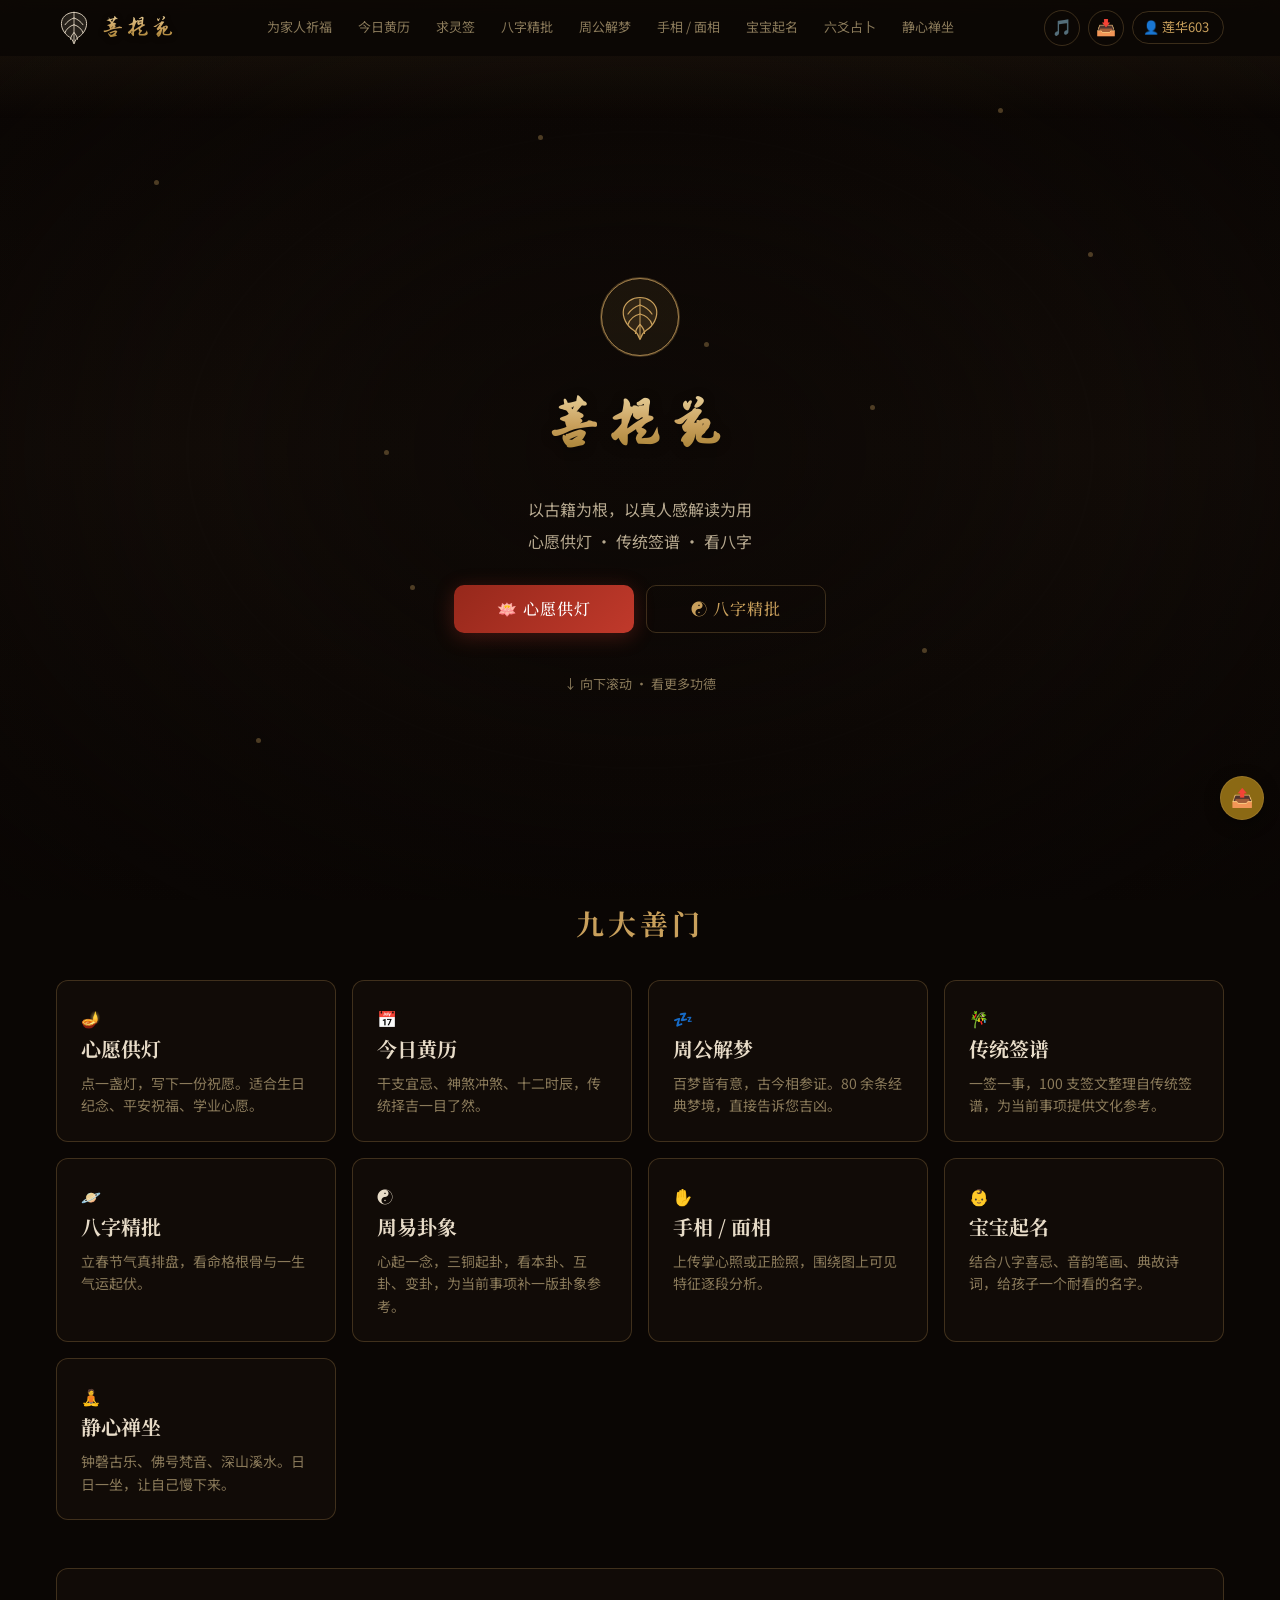
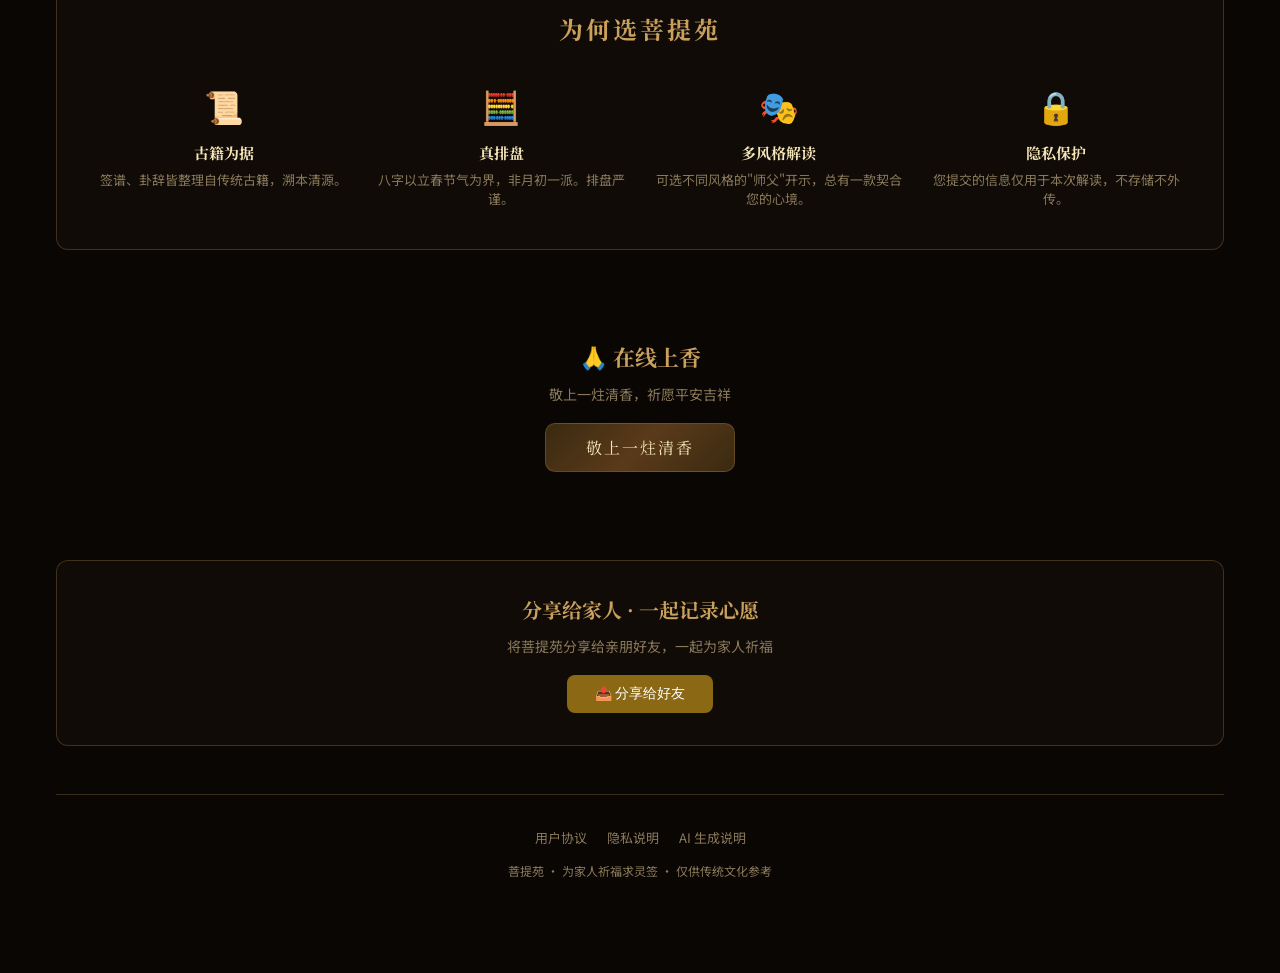
==== commit 76226332: "fix: local font/asset refs, og:image, bg path" ====
--- a/index.html
+++ b/index.html
@@ -17,7 +17,7 @@
   <meta property="og:type" content="website">
   <meta property="og:locale" content="zh_CN">
   <meta property="og:site_name" content="菩提苑">
-  <meta property="og:image" content="https://putiyuan.pages.dev/share-cover.svg">
+  <meta property="og:image" content="/assets/share-cover.svg">
   <meta name="twitter:card" content="summary_large_image">
   <title>菩提苑 · 为家人祈福求灵签</title>
   <link rel="stylesheet" href="css/style.css">
--- a/css/style.css
+++ b/css/style.css
@@ -45,7 +45,7 @@
 .bg-layer { position: fixed; inset: 0; z-index: 0; pointer-events: none; }
 .bg-gradient { background: linear-gradient(180deg, var(--xuan) 0%, #120c08 50%, var(--xuan) 100%); }
 .bg-mountain {
-  background-image: url('assets/temple-mountain.svg');
+  background-image: url('../assets/temple-mountain.svg');
   background-size: cover; background-position: center bottom;
   background-repeat: no-repeat; opacity: 0.18;
 }
@@ -105,7 +105,7 @@
 }
 @font-face {
   font-family: 'ZhiMangXing';
-  src: url('https://putiyuan.pages.dev/fonts/ZhiMangXing-subset.woff2') format('woff2');
+  src: url('../assets/ZhiMangXing-subset.woff2') format('woff2');
   font-display: swap;
 }
 
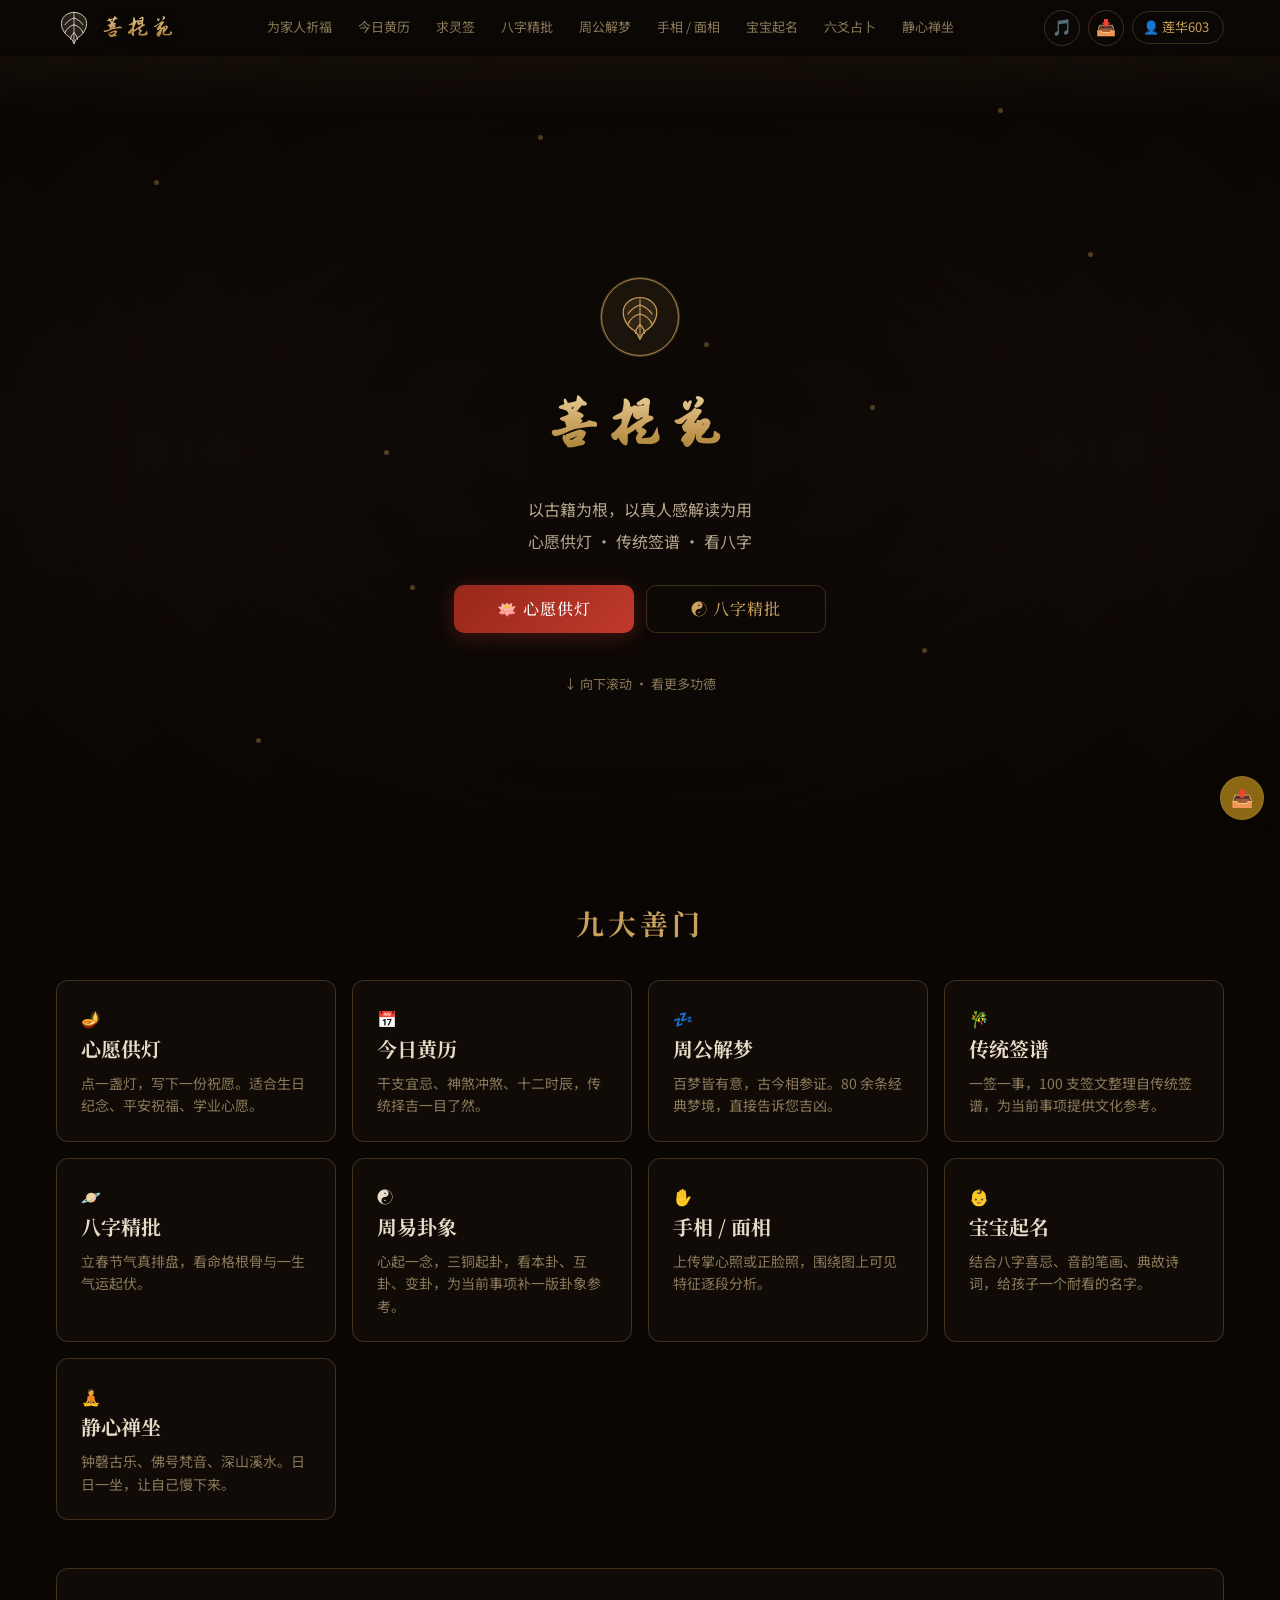
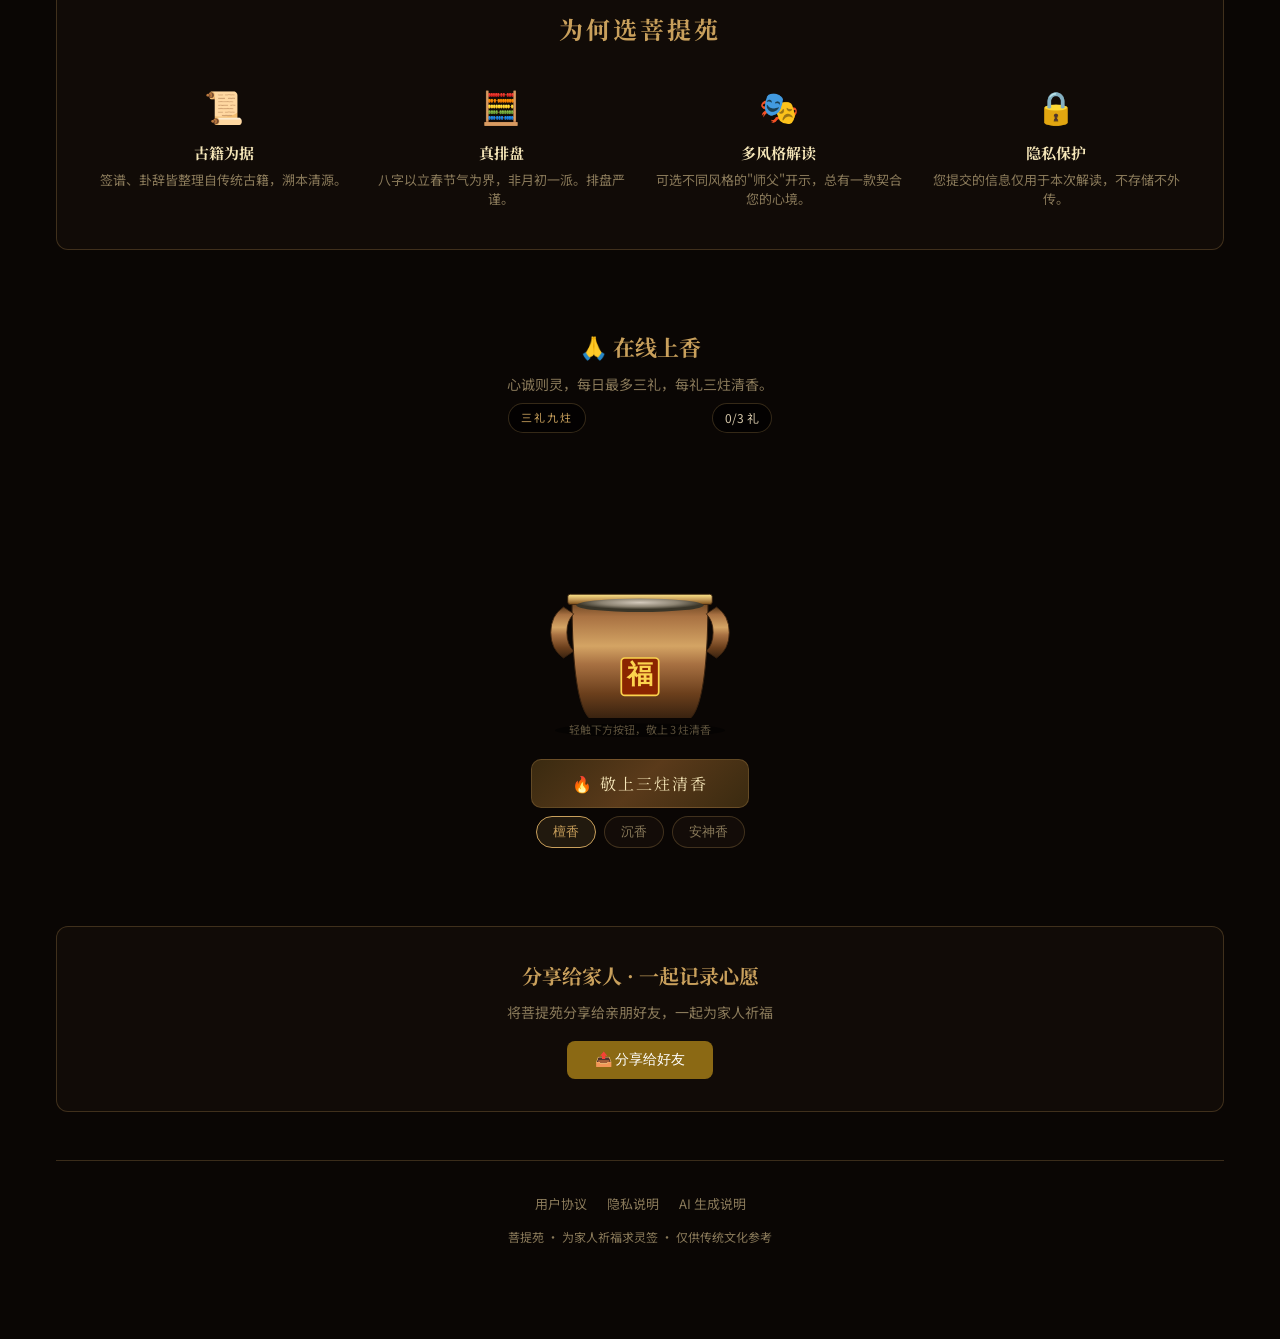
==== commit 848f4780: "feat: 在线上香大升级 - SVG香炉+三礼九炷+檀香/沉香/安神香" ====
--- a/index.html
+++ b/index.html
@@ -177,11 +177,81 @@
     </div>
   </div>
 
-  <div class="incense-section" id="incenseSection">
+  <!-- ===== 在线上香 (Temple Style) ===== -->
+  <div class="incense-section" id="incenseSection" style="padding:30px 20px;">
     <h2>🙏 在线上香</h2>
-    <p>敬上一炷清香，祈愿平安吉祥</p>
-    <div class="incense-container" id="incenseContainer"></div>
-    <button class="incense-btn" onclick="burnIncense()">敬上一炷清香</button>
+    <p style="margin-bottom:6px;">心诚则灵，每日最多三礼，每礼三炷清香。</p>
+    
+    <!-- Incense Burner SVG -->
+    <div class="incense-burner" style="position:relative;width:280px;height:340px;margin:0 auto 16px;">
+      <svg viewBox="0 0 320 400" width="280" height="340" style="display:block;margin:0 auto;">
+        <defs>
+          <linearGradient id="bronzeBody" x1="0" y1="0" x2="0" y2="1">
+            <stop offset="0%" stop-color="#5a3818"/><stop offset="15%" stop-color="#a87142"/>
+            <stop offset="40%" stop-color="#d4a464"/><stop offset="55%" stop-color="#a87142"/>
+            <stop offset="80%" stop-color="#6b3f1c"/><stop offset="100%" stop-color="#3a2310"/>
+          </linearGradient>
+          <linearGradient id="goldRim" x1="0" y1="0" x2="0" y2="1">
+            <stop offset="0%" stop-color="#fde68a"/><stop offset="50%" stop-color="#c9a05c"/><stop offset="100%" stop-color="#7c4f1a"/>
+          </linearGradient>
+          <radialGradient id="ashGrad" cx="50%" cy="30%">
+            <stop offset="0%" stop-color="#d4cabc"/><stop offset="60%" stop-color="#8d8473"/><stop offset="100%" stop-color="#3a3528"/>
+          </radialGradient>
+          <linearGradient id="stickGrad" x1="0" y1="0" x2="0" y2="1">
+            <stop offset="0%" stop-color="#fff5d8"/><stop offset="5%" stop-color="#ffb88c"/>
+            <stop offset="12%" stop-color="#a8632d"/><stop offset="100%" stop-color="#6b3f1c"/>
+          </linearGradient>
+          <radialGradient id="ember">
+            <stop offset="0%" stop-color="#fff"/><stop offset="30%" stop-color="#ffe98c"/>
+            <stop offset="60%" stop-color="#ff7e2a"/><stop offset="100%" stop-color="#ff4500" stop-opacity="0"/>
+          </radialGradient>
+        </defs>
+        <!-- Shadow -->
+        <ellipse cx="160" cy="385" rx="100" ry="8" fill="rgba(0,0,0,0.5)"/>
+        <!-- Burner body -->
+        <path d="M 80 230 Q 80 350 100 370 L 220 370 Q 240 350 240 230 Z" fill="url(#bronzeBody)" stroke="#3a2310" stroke-width="1.2"/>
+        <!-- Rim -->
+        <rect x="75" y="225" width="170" height="12" rx="3" fill="url(#goldRim)" stroke="#3a2310" stroke-width="1"/>
+        <!-- Ash -->
+        <ellipse cx="160" cy="238" rx="75" ry="8" fill="url(#ashGrad)"/>
+        <!-- Left handle -->
+        <path d="M 70 240 Q 55 250 55 270 Q 55 290 70 300 L 82 292 Q 74 284 74 270 Q 74 256 82 248 Z" fill="url(#bronzeBody)" stroke="#3a2310" stroke-width="1"/>
+        <!-- Right handle -->
+        <path d="M 250 240 Q 265 250 265 270 Q 265 290 250 300 L 238 292 Q 246 284 246 270 Q 246 256 238 248 Z" fill="url(#bronzeBody)" stroke="#3a2310" stroke-width="1"/>
+        <!-- 福 character -->
+        <rect x="138" y="300" width="44" height="44" rx="4" fill="#8b2500" stroke="#fcd34d" stroke-width="2"/>
+        <text x="160" y="330" text-anchor="middle" font-size="30" font-family="serif" font-weight="bold" fill="#fcd34d">福</text>
+        
+        <!-- Incense sticks (dynamically shown by JS) -->
+        <g id="stick1" opacity="0"><line x1="0" y1="0" x2="0" y2="-130" stroke="url(#stickGrad)" stroke-width="4" stroke-linecap="round"/></g>
+        <g id="stick1glow" opacity="0"><circle cx="0" cy="-133" r="6" fill="url(#ember)"/></g>
+        <g id="stick2" opacity="0"><line x1="0" y1="0" x2="0" y2="-130" stroke="url(#stickGrad)" stroke-width="4" stroke-linecap="round"/></g>
+        <g id="stick2glow" opacity="0"><circle cx="0" cy="-133" r="6" fill="url(#ember)"/></g>
+        <g id="stick3" opacity="0"><line x1="0" y1="0" x2="0" y2="-130" stroke="url(#stickGrad)" stroke-width="4" stroke-linecap="round"/></g>
+        <g id="stick3glow" opacity="0"><circle cx="0" cy="-133" r="6" fill="url(#ember)"/></g>
+        
+        <!-- Smoke particles -->
+        <g id="smokeGroup" opacity="0">
+          <circle r="4" fill="rgba(200,180,150,0.15)"><animate attributeName="cy" values="-140;-220" dur="3s" repeatCount="indefinite"/><animate attributeName="cx" values="-8;12" dur="3s" repeatCount="indefinite"/><animate attributeName="r" values="4;12" dur="3s" repeatCount="indefinite"/><animate attributeName="opacity" values="0.4;0" dur="3s" repeatCount="indefinite"/></circle>
+          <circle r="4" fill="rgba(200,180,150,0.15)"><animate attributeName="cy" values="-140;-230" dur="3.5s" repeatCount="indefinite"/><animate attributeName="cx" values="8;-10" dur="3.5s" repeatCount="indefinite"/><animate attributeName="r" values="3;14" dur="3.5s" repeatCount="indefinite"/><animate attributeName="opacity" values="0.3;0" dur="3.5s" repeatCount="indefinite"/></circle>
+          <circle r="3" fill="rgba(200,180,150,0.1)"><animate attributeName="cy" values="-140;-200" dur="4s" repeatCount="indefinite"/><animate attributeName="cx" values="0;5" dur="4s" repeatCount="indefinite"/><animate attributeName="r" values="3;10" dur="4s" repeatCount="indefinite"/><animate attributeName="opacity" values="0.3;0" dur="4s" repeatCount="indefinite"/></circle>
+        </g>
+      </svg>
+      
+      <!-- Badges -->
+      <div style="position:absolute;top:0;left:50%;transform:translateX(-50%);width:100%;display:flex;justify-content:space-between;padding:0 8px;">
+        <span style="border-radius:20px;border:1px solid var(--border-gold);background:rgba(0,0,0,0.7);padding:4px 12px;font-size:11px;color:var(--gold);letter-spacing:2px;">三礼九炷</span>
+        <span style="border-radius:20px;border:1px solid var(--border-gold);background:rgba(0,0,0,0.7);padding:4px 12px;font-size:12px;color:var(--paper-dark);"><span id="incenseCount">0</span>/3 礼</span>
+      </div>
+      <div style="position:absolute;bottom:4px;left:50%;transform:translateX(-50%);font-size:11px;color:var(--paper-muted);opacity:0.65;white-space:nowrap;">轻触下方按钮，敬上 3 炷清香</div>
+    </div>
+    
+    <button class="incense-btn" onclick="burnIncense()" style="margin-bottom:8px;">🔥 敬上三炷清香</button>
+    <div style="display:flex;gap:8px;justify-content:center;flex-wrap:wrap;">
+      <button class="chip selected" id="incenseType1" onclick="selectIncenseType(this,1)" style="font-size:13px;">檀香</button>
+      <button class="chip" id="incenseType2" onclick="selectIncenseType(this,2)" style="font-size:13px;">沉香</button>
+      <button class="chip" id="incenseType3" onclick="selectIncenseType(this,3)" style="font-size:13px;">安神香</button>
+    </div>
   </div>
 
   <div class="share-section">
@@ -199,62 +269,95 @@
     <p>菩提苑 · 为家人祈福求灵签 · 仅供传统文化参考</p>
   </footer>
 </section>
-<!-- WISH -->
+<!-- WISH: 心愿供灯 (复刻原版) -->
 <section class="page-section" id="page-wish">
-  <div class="page-header">
-    <h1>🪔 心愿供灯</h1>
-    <p class="subtitle">点一盏灯，写下一份祝愿，留给家人、自己或重要时刻一份温和的仪式感</p>
-    <div style="margin-top:12px;color:var(--text-muted);font-size:14px;">
-      已点亮 <span id="lampCount" style="color:var(--gold)">46</span> 盏 ·
-      今日新增 <span id="lampToday" style="color:var(--gold)">0</span> 盏
-    </div>
-  </div>
-  <div class="lamp-wall" id="lampWall"></div>
-  <div class="card" style="margin-top:24px;">
-    <h3 style="color:var(--gold);margin-bottom:16px;">🕯 为谁点灯</h3>
-    <div class="form-group">
-      <label class="form-label">家人姓名</label>
-      <input class="form-input" id="wishName" placeholder="输入家人姓名">
-    </div>
-    <div class="form-group">
-      <label class="form-label">与您的关系</label>
-      <select class="form-select" id="wishRelation">
-        <option>父亲</option><option>母亲</option><option>爱人</option>
-        <option>孩子</option><option>孙辈</option><option>朋友</option><option>自己</option>
-      </select>
-    </div>
-    <div class="form-group">
-      <label class="form-label">选一盏灯</label>
-      <div class="chip-group" id="lampTypeGroup">
-        <span class="chip selected" data-type="清心灯">清心灯 🕊️</span>
-        <span class="chip" data-type="智慧灯">智慧灯 📚</span>
-        <span class="chip" data-type="长寿灯">长寿灯 🌿</span>
-        <span class="chip" data-type="平安灯">平安灯 🛡️</span>
-        <span class="chip" data-type="姻缘灯">姻缘灯 ❤️</span>
-        <span class="chip" data-type="财福灯">财福灯 💰</span>
-      </div>
-    </div>
-    <div class="form-group">
-      <label class="form-label">供奉时长</label>
-      <div class="chip-group" id="lampDurationGroup">
-        <span class="chip selected" data-duration="一月供奉" data-price="3.9">一月供奉 ¥3.9</span>
-        <span class="chip" data-duration="百日供奉" data-price="5.9">百日供奉 ¥5.9</span>
-        <span class="chip" data-duration="一年供奉" data-price="9.9">一年供奉 ¥9.9</span>
-        <span class="chip" data-duration="永久长明" data-price="19.9">永久长明 ¥19.9</span>
-      </div>
-    </div>
-    <div class="form-group">
-      <label class="form-label">心愿（可选，最多80字）</label>
-      <textarea class="form-input" id="wishMessage" maxlength="80" placeholder="写下您的心愿..."></textarea>
-    </div>
-    <div class="form-group">
-      <label class="form-label">您的称呼（可选，会显示在灯墙）</label>
-      <input class="form-input" id="wishSender" placeholder="如：善信 或 您的名字">
-    </div>
-    <div style="text-align:center;margin:16px 0;">
-      需供奉 <span class="price-tag" id="wishPrice">¥3.9</span>
-    </div>
-    <button class="btn-primary" onclick="lightLamp()">🪔 点亮此灯</button>
+  <div class="max-w-4xl mx-auto px-4 pb-24" style="max-width:900px;margin:0 auto;padding:0 16px 60px;">
+    <!-- Header with Heart icon -->
+    <div style="text-align:center;padding-top:24px;margin-bottom:20px;">
+      <div style="width:80px;height:80px;margin:0 auto 12px;border-radius:50%;border:1px solid rgba(192,57,43,0.3);background:rgba(192,57,43,0.1);display:flex;align-items:center;justify-content:center;">
+        <svg viewBox="0 0 24 24" width="40" height="40" fill="none" stroke="#c0392b" stroke-width="2" stroke-linecap="round" stroke-linejoin="round"><path d="M2 9.5a5.5 5.5 0 0 1 9.591-3.676.56.56 0 0 0 .818 0A5.49 5.49 0 0 1 22 9.5c0 2.29-1.5 4-3 5.5l-5.492 5.313a2 2 0 0 1-3 .019L5 15c-1.5-1.5-3-3.2-3-5.5"/></svg>
+      </div>
+      <h1 style="font-size:28px;letter-spacing:4px;color:var(--gold);font-family:'Noto Serif SC',serif;">心愿供灯</h1>
+      <p style="color:var(--paper-dark);opacity:0.85;font-size:15px;max-width:450px;margin:8px auto 0;">点一盏灯，写下一份祝愿，留给家人、自己或重要时刻一份温和的仪式感。</p>
+    </div>
+
+    <!-- Stats badge -->
+    <div style="text-align:center;margin-bottom:16px;">
+      <div style="display:inline-flex;align-items:center;gap:12px;border-radius:30px;border:1px solid var(--border-gold);background:rgba(18,12,8,0.7);padding:8px 24px;font-size:14px;color:var(--paper-dark);opacity:0.85;">
+        <span>已点亮 <span id="lampCount" style="font-size:18px;color:var(--gold);font-family:'Noto Serif SC',serif;">46</span> 盏</span>
+        <span style="width:1px;height:16px;background:var(--border-gold);display:inline-block;"></span>
+        <span>今日新增 <span id="lampToday" style="font-size:18px;color:var(--vermillion);">0</span> 盏</span>
+      </div>
+    </div>
+
+    <!-- Marquee ticker -->
+    <div id="lampTicker" style="position:relative;max-width:500px;margin:0 auto 24px;overflow:hidden;border-radius:30px;border:1px solid var(--border-gold);background:rgba(18,12,8,0.5);padding:8px 0;">
+      <div id="lampTickerInner" style="display:flex;gap:24px;white-space:nowrap;animation:marquee 20s linear infinite;font-size:12px;color:var(--paper-muted);padding:0 16px;"></div>
+    </div>
+
+    <style>
+      @keyframes marquee { 0% { transform:translateX(0); } 100% { transform:translateX(-50%); } }
+    </style>
+
+    <!-- Form -->
+    <div class="card" style="max-width:600px;margin:0 auto;">
+      <h3 style="margin-bottom:16px;">🕯 为谁点灯</h3>
+
+      <div class="form-group">
+        <label class="form-label">家人姓名</label>
+        <input class="form-input" id="wishName" placeholder="输入家人姓名">
+      </div>
+
+      <div class="form-group">
+        <label class="form-label">与您的关系</label>
+        <select class="form-select" id="wishRelation">
+          <option>父亲</option><option>母亲</option><option>爱人</option>
+          <option>孩子</option><option>孙辈</option><option>朋友</option><option>自己</option>
+        </select>
+      </div>
+
+      <div class="form-group">
+        <label class="form-label">选一盏灯</label>
+        <div style="display:grid;grid-template-columns:1fr 1fr 1fr;gap:8px;" id="lampTypeGroup">
+          <button type="button" class="lamp-btn selected" data-type="清心灯" style="padding:10px 6px;border-radius:8px;border:1px solid var(--border-gold);background:rgba(26,18,12,0.5);color:var(--paper-muted);cursor:pointer;font-size:13px;text-align:center;transition:all 0.2s;font-family:'Noto Serif SC',serif;">清心灯<br><span style="font-size:11px;opacity:0.7;">身心安宁</span></button>
+          <button type="button" class="lamp-btn" data-type="智慧灯" style="padding:10px 6px;border-radius:8px;border:1px solid var(--border-gold);background:rgba(26,18,12,0.5);color:var(--paper-muted);cursor:pointer;font-size:13px;text-align:center;transition:all 0.2s;font-family:'Noto Serif SC',serif;">智慧灯<br><span style="font-size:11px;opacity:0.7;">学业精进</span></button>
+          <button type="button" class="lamp-btn" data-type="长寿灯" style="padding:10px 6px;border-radius:8px;border:1px solid var(--border-gold);background:rgba(26,18,12,0.5);color:var(--paper-muted);cursor:pointer;font-size:13px;text-align:center;transition:all 0.2s;font-family:'Noto Serif SC',serif;">长寿灯<br><span style="font-size:11px;opacity:0.7;">福寿绵长</span></button>
+          <button type="button" class="lamp-btn" data-type="平安灯" style="padding:10px 6px;border-radius:8px;border:1px solid var(--border-gold);background:rgba(26,18,12,0.5);color:var(--paper-muted);cursor:pointer;font-size:13px;text-align:center;transition:all 0.2s;font-family:'Noto Serif SC',serif;">平安灯<br><span style="font-size:11px;opacity:0.7;">出入平安</span></button>
+          <button type="button" class="lamp-btn" data-type="姻缘灯" style="padding:10px 6px;border-radius:8px;border:1px solid var(--border-gold);background:rgba(26,18,12,0.5);color:var(--paper-muted);cursor:pointer;font-size:13px;text-align:center;transition:all 0.2s;font-family:'Noto Serif SC',serif;">姻缘灯<br><span style="font-size:11px;opacity:0.7;">良缘早至</span></button>
+          <button type="button" class="lamp-btn" data-type="财福灯" style="padding:10px 6px;border-radius:8px;border:1px solid var(--border-gold);background:rgba(26,18,12,0.5);color:var(--paper-muted);cursor:pointer;font-size:13px;text-align:center;transition:all 0.2s;font-family:'Noto Serif SC',serif;">财福灯<br><span style="font-size:11px;opacity:0.7;">财源广进</span></button>
+        </div>
+      </div>
+
+      <div class="form-group">
+        <label class="form-label">供奉时长</label>
+        <div style="display:grid;grid-template-columns:1fr 1fr;gap:8px;" id="lampDurationGroup">
+          <button type="button" class="dur-btn selected" data-duration="一月供奉" data-price="3.9" style="padding:10px;border-radius:8px;border:1px solid var(--border-gold);background:rgba(26,18,12,0.5);color:var(--paper-muted);cursor:pointer;font-size:13px;text-align:center;transition:all 0.2s;font-family:'Noto Serif SC',serif;"><span style="font-size:11px;opacity:0.7;">一月供奉</span><br>¥3.9</button>
+          <button type="button" class="dur-btn" data-duration="百日供奉" data-price="5.9" style="padding:10px;border-radius:8px;border:1px solid var(--border-gold);background:rgba(26,18,12,0.5);color:var(--paper-muted);cursor:pointer;font-size:13px;text-align:center;transition:all 0.2s;font-family:'Noto Serif SC',serif;"><span style="font-size:11px;opacity:0.7;">百日供奉</span><br>¥5.9</button>
+          <button type="button" class="dur-btn" data-duration="一年供奉" data-price="9.9" style="padding:10px;border-radius:8px;border:1px solid var(--border-gold);background:rgba(26,18,12,0.5);color:var(--paper-muted);cursor:pointer;font-size:13px;text-align:center;transition:all 0.2s;font-family:'Noto Serif SC',serif;"><span style="font-size:11px;opacity:0.7;">一年供奉</span><br>¥9.9</button>
+          <button type="button" class="dur-btn" data-duration="永久长明" data-price="19.9" style="padding:10px;border-radius:8px;border:1px solid var(--border-gold);background:rgba(26,18,12,0.5);color:var(--paper-muted);cursor:pointer;font-size:13px;text-align:center;transition:all 0.2s;font-family:'Noto Serif SC',serif;"><span style="font-size:11px;opacity:0.7;">永久长明</span><br>¥19.9</button>
+        </div>
+      </div>
+
+      <div class="form-group">
+        <label class="form-label">心愿（可选，最多80字）</label>
+        <textarea class="form-input" id="wishMessage" maxlength="80" placeholder="写下您的心愿..." style="min-height:60px;"></textarea>
+      </div>
+
+      <div class="form-group">
+        <label class="form-label">您的称呼（可选，会显示在灯墙）</label>
+        <input class="form-input" id="wishSender" placeholder="如：善信 或 您的名字">
+      </div>
+
+      <div style="text-align:center;margin:16px 0;">
+        需供奉 <span class="price-tag" id="wishPrice">¥3.9</span>
+      </div>
+      <button class="btn-primary" onclick="lightLamp()">🪔 点亮此灯</button>
+    </div>
+
+    <!-- 心愿灯墙 -->
+    <h2 style="text-align:center;font-size:22px;color:var(--gold);margin:40px 0 20px;letter-spacing:3px;">🪷 心愿灯墙</h2>
+    <p style="text-align:center;font-size:12px;color:var(--paper-muted);margin-bottom:16px;">姓名已脱敏处理 · 仅作心愿展示</p>
+    <div class="lamp-wall" id="lampWall" style="max-width:600px;margin:0 auto;"></div>
   </div>
 </section>
 
@@ -591,6 +694,52 @@
 </section>
 
 </main>
+
+<!-- Payment Modal -->
+<div class="modal-overlay" id="paymentModal">
+  <div class="modal-box" style="max-width:400px;">
+    <button class="modal-close" onclick="closePaymentModal()">✕</button>
+    <div style="text-align:center;margin-bottom:16px;">
+      <div style="font-size:36px;margin-bottom:8px;">🪔</div>
+      <h2 style="font-size:20px;color:var(--gold);">确认供奉</h2>
+    </div>
+    <div style="background:rgba(26,18,12,0.5);border-radius:8px;padding:16px;margin-bottom:16px;font-size:14px;">
+      <div style="display:flex;justify-content:space-between;padding:4px 0;"><span style="color:var(--paper-muted);">为谁供奉</span><span id="payName" style="color:var(--paper);">--</span></div>
+      <div style="display:flex;justify-content:space-between;padding:4px 0;"><span style="color:var(--paper-muted);">关系</span><span id="payRelation" style="color:var(--paper);">--</span></div>
+      <div style="display:flex;justify-content:space-between;padding:4px 0;"><span style="color:var(--paper-muted);">灯种</span><span id="payLampType" style="color:var(--gold);">--</span></div>
+      <div style="display:flex;justify-content:space-between;padding:4px 0;"><span style="color:var(--paper-muted);">时长</span><span id="payDuration" style="color:var(--paper);">--</span></div>
+      <div style="display:flex;justify-content:space-between;padding:4px 0;border-top:1px solid var(--border-gold);margin-top:4px;padding-top:8px;"><span style="color:var(--paper-muted);">金额</span><span id="payPrice" style="color:var(--vermillion);font-size:20px;font-weight:700;">¥0</span></div>
+    </div>
+    <!-- Mock QR -->
+    <div style="text-align:center;margin-bottom:16px;">
+      <div style="display:inline-block;background:#fff;padding:12px;border-radius:8px;">
+        <svg width="160" height="160" viewBox="0 0 160 160">
+          <rect width="160" height="160" fill="#fff"/>
+          <rect x="10" y="10" width="50" height="50" fill="#000"/>
+          <rect x="70" y="10" width="30" height="30" fill="#000"/>
+          <rect x="110" y="10" width="40" height="50" fill="#000"/>
+          <rect x="10" y="70" width="50" height="30" fill="#000"/>
+          <rect x="110" y="70" width="40" height="40" fill="#000"/>
+          <rect x="10" y="110" width="50" height="40" fill="#000"/>
+          <rect x="70" y="120" width="30" height="30" fill="#000"/>
+          <rect x="30" y="30" width="10" height="10" fill="#fff"/>
+          <rect x="50" y="80" width="10" height="10" fill="#000"/>
+          <rect x="80" y="50" width="10" height="10" fill="#000"/>
+          <rect x="80" y="90" width="10" height="10" fill="#000"/>
+          <rect x="120" y="30" width="10" height="10" fill="#000"/>
+          <rect x="80" y="30" width="10" height="10" fill="#000"/>
+          <rect x="120" y="80" width="10" height="10" fill="#000"/>
+        </svg>
+      </div>
+      <p style="color:var(--paper-muted);font-size:12px;margin-top:8px;">📱 请使用微信或支付宝扫码付款</p>
+    </div>
+    <div style="display:flex;gap:8px;">
+      <button onclick="closePaymentModal()" style="flex:1;padding:12px;background:transparent;border:1px solid var(--border-gold);border-radius:8px;color:var(--paper-muted);cursor:pointer;font-size:14px;">取消</button>
+      <button onclick="confirmPayment()" style="flex:1;padding:12px;background:linear-gradient(135deg,var(--vermillion-dark),var(--vermillion));border:none;border-radius:8px;color:#fff;cursor:pointer;font-size:14px;font-family:'Noto Serif SC',serif;">✅ 已支付</button>
+    </div>
+    <p style="text-align:center;color:var(--text-muted);font-size:11px;margin-top:12px;">仅作传统文化仪式展示 · 模拟支付</p>
+  </div>
+</div>
 
 <button class="floating-share" onclick="shareSite()" title="分享">📤</button>
 <script>
@@ -1111,23 +1260,46 @@
   document.getElementById('medSymbol').style.opacity = '0.3';
   document.getElementById('medSymbol').style.transform = 'scale(1)';
 }
-// ========== Incense ==========
+// ========== Incense (Temple Style) ==========
+var incenseRiteCount = 0;
+function selectIncenseType(el, id) {
+  document.querySelectorAll('#incenseSection .chip').forEach(function(b) { b.classList.remove('selected'); });
+  el.classList.add('selected');
+}
 function burnIncense() {
-  const container = document.getElementById('incenseContainer');
-  const sticks = container.querySelectorAll('.incense-stick');
-  if (sticks.length >= 3) return;
-  const div = document.createElement('div');
-  div.style.display = 'inline-block';
-  div.style.margin = '0 10px';
-  div.style.position = 'relative';
-  div.innerHTML = `
-    <div class="incense-stick" style="animation:glow 2s infinite ${sticks.length * 0.3}s;">
-      <div class="incense-smoke" style="animation-delay:${sticks.length * 0.5}s;"></div>
-      <div class="incense-smoke" style="animation-delay:${sticks.length * 0.5 + 1}s;left:60%;"></div>
-    </div>
-  `;
-  container.appendChild(div);
-  setTimeout(() => { if (div.parentNode) div.remove(); }, 8000);
+  if (incenseRiteCount >= 3) { alert('🙏 今日已奉三礼，明日再来。心诚则灵，贵在持之以恒。'); return; }
+  incenseRiteCount++;
+  document.getElementById('incenseCount').textContent = incenseRiteCount;
+  // Animate sticks
+  var positions = [
+    {x: 128 + 16 * (incenseRiteCount - 1), y: 236},
+    {x: 148 + 16 * (incenseRiteCount - 1), y: 235},
+    {x: 168 + 16 * (incenseRiteCount - 1), y: 236}
+  ];
+  // Use the SVG viewBox coordinates
+  var svgSticks = [document.getElementById('stick1'), document.getElementById('stick2'), document.getElementById('stick3')];
+  var svgGlows = [document.getElementById('stick1glow'), document.getElementById('stick2glow'), document.getElementById('stick3glow')];
+  var svgSmoke = document.getElementById('smokeGroup');
+  
+  for (var i = 0; i < 3; i++) {
+    if (svgSticks[i]) {
+      var pos = positions[i];
+      svgSticks[i].setAttribute('transform', 'translate(' + pos.x + ',' + pos.y + ')');
+      svgSticks[i].setAttribute('opacity', '0.9');
+    }
+    if (svgGlows[i]) {
+      svgGlows[i].setAttribute('transform', 'translate(' + positions[i].x + ',' + (positions[i].y - 131) + ')');
+      svgGlows[i].setAttribute('opacity', '1');
+    }
+  }
+  if (svgSmoke) svgSmoke.setAttribute('opacity', '1');
+  
+  // Show success message
+  if (incenseRiteCount >= 3) {
+    setTimeout(function() { alert('🙏 三礼圆满！功德无量。'); }, 500);
+  } else {
+    alert('🙏 已奉上三炷清香。还余 ' + (3 - incenseRiteCount) + ' 礼。');
+  }
 }
 
 // ========== Wish / Lamps ==========
@@ -1142,10 +1314,17 @@
 function renderLamps() {
   const wall = document.getElementById('lampWall');
   if (!wall) return;
-  // Desensitize: keep first 1 char + ** for display
   var desensitize = function(name) {
     if (!name || name.length <= 1) return name ? name[0] + '**' : '**';
     return name[0] + '**';
+  };
+  var lampIcons = {
+    '清心灯': {color:'#4fc3f7', emoji:'🕊'},
+    '智慧灯': {color:'#ffd54f', emoji:'📚'},
+    '长寿灯': {color:'#66bb6a', emoji:'🌿'},
+    '平安灯': {color:'#ef5350', emoji:'🛡'},
+    '姻缘灯': {color:'#ec407a', emoji:'❤'},
+    '财福灯': {color:'#ffa726', emoji:'💰'}
   };
   const allLamps = lampData.concat([
     {from:'1**', to:'w**', type:'智慧灯'},
@@ -1153,15 +1332,35 @@
     {from:'善**', to:'杜**', type:'平安灯'},
     {from:'善**', to:'刘**', type:'姻缘灯'},
     {from:'善**', to:'林**', type:'智慧灯'},
+    {from:'善**', to:'杨**', type:'平安灯'},
+    {from:'善**', to:'邓**', type:'长寿灯'},
+    {from:'善**', to:'王**', type:'智慧灯'},
+    {from:'Z**', to:'Z**', type:'平安灯'},
+    {from:'善**', to:'张**', type:'智慧灯'},
+    {from:'善**', to:'朱**', type:'平安灯'},
+    {from:'善**', to:'王**', type:'长寿灯'},
   ]);
-  wall.innerHTML = allLamps.slice(0, 20).map(function(l) { return `
-    <div class="lamp-item">
-      <div class="lamp-icon">🪔</div>
-      <div class="lamp-from">${desensitize(l.from)}</div>
-      <div class="lamp-to">为 ${desensitize(l.to)}</div>
-      <div class="lamp-type">${l.type}</div>
-    </div>
-  `;}).join('');
+  
+  wall.innerHTML = allLamps.map(function(l) {
+    var li = lampIcons[l.type] || lampIcons['平安灯'];
+    var from = desensitize(l.from);
+    var to = desensitize(l.to);
+    var initial = to.replace('*', '').charAt(0) || '福';
+    return '<div style="display:flex;align-items:center;gap:8px;padding:6px 10px;background:rgba(26,18,12,0.4);border-radius:8px;border:1px solid var(--border-gold);">' +
+      '<svg width="28" height="32" viewBox="0 0 28 32" style="flex-shrink:0;">' +
+        '<ellipse cx="14" cy="18" rx="11" ry="13" fill="' + li.color + '" fill-opacity="0.15" stroke="' + li.color + '" stroke-width="1.2" stroke-opacity="0.6"/>' +
+        '<rect x="10" y="3" width="8" height="2" rx="1" fill="' + li.color + '" opacity="0.6"/>' +
+        '<line x1="14" y1="5" x2="14" y2="7" stroke="' + li.color + '" stroke-width="0.8" opacity="0.4"/>' +
+        '<text x="14" y="21" text-anchor="middle" font-size="12" fill="' + li.color + '" font-family="serif">' + initial + '</text>' +
+        '<line x1="6" y1="30" x2="22" y2="30" stroke="' + li.color + '" stroke-width="0.5" opacity="0.3"/>' +
+        '<line x1="4" y1="31" x2="24" y2="31" stroke="' + li.color + '" stroke-width="0.5" opacity="0.3"/>' +
+      '</svg>' +
+      '<div style="flex:1;min-width:0;">' +
+        '<div style="font-size:13px;color:var(--paper);"><span style="color:var(--gold);">' + from + '</span> 为 <span style="color:var(--gold);">' + to + '</span></div>' +
+        '<div style="font-size:11px;color:var(--paper-muted);margin-top:1px;">敬奉 · ' + l.type + '</div>' +
+      '</div>' +
+    '</div>';
+  }).join('');
 }
 
 function lightLamp() {
@@ -1170,11 +1369,31 @@
   const sender = document.getElementById('wishSender').value.trim() || '善**';
   const msg = document.getElementById('wishMessage').value.trim();
   if (!name) { alert('请填写家人姓名'); return; }
-  lampData.push({ from: sender, to: name, type: selectedLampType, relation, msg, time: new Date().toISOString() });
+  // Show payment modal
+  var overlay = document.getElementById('paymentModal');
+  if (!overlay) return;
+  document.getElementById('payName').textContent = name;
+  document.getElementById('payRelation').textContent = relation;
+  document.getElementById('payLampType').textContent = selectedLampType;
+  document.getElementById('payDuration').textContent = selectedDuration;
+  document.getElementById('payPrice').textContent = '¥' + selectedPrice;
+  overlay.classList.add('show');
+  // Save data for after payment
+  window._pendingLamp = { from: sender, to: name, type: selectedLampType, relation: relation, msg: msg };
+}
+function confirmPayment() {
+  var overlay = document.getElementById('paymentModal');
+  var data = window._pendingLamp;
+  if (!data) return;
+  lampData.push({ from: data.from, to: data.to, type: data.type, relation: data.relation, msg: data.msg, time: new Date().toISOString() });
   localStorage.setItem('putiyuan_lamps', JSON.stringify(lampData));
   renderLamps();
   document.getElementById('lampCount').textContent = 46 + lampData.length;
-  alert(`🪔 ${selectedLampType}已为您点亮！\n供奉时长：${selectedDuration}\n供奉金额：¥${selectedPrice}\n\n此功能为传统文化仪式展示。实际供奉请联系管理员。`);
+  overlay.classList.remove('show');
+  alert('✅ 供奉成功！' + data.type + '已为 ' + data.to + ' 点亮，功德无量。');
+}
+function closePaymentModal() {
+  document.getElementById('paymentModal').classList.remove('show');
 }
 
 // ========== Misc ==========
@@ -1205,23 +1424,63 @@
 }
 
 // ========== Init ==========
-const domReady = () => {
-  document.querySelectorAll('#lampTypeGroup .chip').forEach(c => {
-    c.addEventListener('click', function() {
-      document.querySelectorAll('#lampTypeGroup .chip').forEach(x => x.classList.remove('selected'));
-      this.classList.add('selected');
+function initLampButtons() {
+  document.querySelectorAll('#lampTypeGroup .lamp-btn').forEach(function(btn) {
+    btn.addEventListener('click', function() {
+      document.querySelectorAll('#lampTypeGroup .lamp-btn').forEach(function(b) {
+        b.style.borderColor = 'var(--border-gold)';
+        b.style.background = 'rgba(26,18,12,0.5)';
+        b.style.color = 'var(--paper-muted)';
+      });
+      this.style.borderColor = 'var(--gold)';
+      this.style.background = 'rgba(201,160,94,0.12)';
+      this.style.color = 'var(--gold)';
       selectedLampType = this.dataset.type;
     });
   });
-  document.querySelectorAll('#lampDurationGroup .chip').forEach(c => {
-    c.addEventListener('click', function() {
-      document.querySelectorAll('#lampDurationGroup .chip').forEach(x => x.classList.remove('selected'));
-      this.classList.add('selected');
+  document.querySelectorAll('#lampDurationGroup .dur-btn').forEach(function(btn) {
+    btn.addEventListener('click', function() {
+      document.querySelectorAll('#lampDurationGroup .dur-btn').forEach(function(b) {
+        b.style.borderColor = 'var(--border-gold)';
+        b.style.background = 'rgba(26,18,12,0.5)';
+        b.style.color = 'var(--paper-muted)';
+      });
+      this.style.borderColor = 'var(--gold)';
+      this.style.background = 'rgba(201,160,94,0.12)';
+      this.style.color = 'var(--gold)';
       selectedDuration = this.dataset.duration;
       selectedPrice = parseFloat(this.dataset.price);
       document.getElementById('wishPrice').textContent = '¥' + selectedPrice;
     });
   });
+}
+function initTicker() {
+  var inner = document.getElementById('lampTickerInner');
+  if (!inner) return;
+  var records = [
+    {from:'1**', to:'w**', type:'智慧灯'},
+    {from:'善**', to:'赵**', type:'长寿灯'},
+    {from:'善**', to:'杜**', type:'平安灯'},
+    {from:'善**', to:'刘**', type:'姻缘灯'},
+    {from:'善**', to:'林**', type:'智慧灯'},
+    {from:'善**', to:'杨**', type:'平安灯'},
+    {from:'善**', to:'邓**', type:'长寿灯'},
+    {from:'善**', to:'王**', type:'智慧灯'}
+  ];
+  var html = '';
+  for (var i = 0; i < records.length * 2; i++) {
+    var r = records[i % records.length];
+    html += '<span style="display:inline-flex;align-items:center;gap:6px;">' +
+      '<span style="color:var(--gold);opacity:0.85;">' + r.from + '</span>' +
+      '<span>为</span>' +
+      '<span style="color:var(--gold);opacity:0.85;">' + r.to + '</span>' +
+      '<span>点亮' + r.type + '</span></span>';
+  }
+  inner.innerHTML = html;
+}
+const domReady = function() {
+  initLampButtons();
+  initTicker();
   loadData();
 };
 if (document.readyState === 'loading') {
--- a/css/style.css
+++ b/css/style.css
@@ -530,14 +530,32 @@
 #medStatus { color: var(--paper-muted); font-size: 14px; margin-bottom: 20px; }
 
 /* ===== Lamp Wall ===== */
-.lamp-wall { display: grid; grid-template-columns: repeat(auto-fill, minmax(110px, 1fr)); gap: 10px; margin-top: 16px; }
-.lamp-item { background: rgba(26,18,12,0.5); border: 1px solid var(--border-gold); border-radius: var(--radius-sm); padding: 10px; text-align: center; transition: all 0.2s; }
-.lamp-item:hover { border-color: rgba(201,160,94,0.4); }
-.lamp-item .lamp-icon { font-size: 24px; }
-.lamp-item .lamp-from { color: var(--paper-muted); font-size: 11px; }
-.lamp-item .lamp-to { color: var(--gold); font-size: 12px; }
-.lamp-item .lamp-type { color: var(--paper-muted); font-size: 11px; }
+.lamp-wall { display: flex; flex-direction: column; gap: 8px; margin-top: 16px; }
 .price-tag { font-size: 18px; color: var(--gold); font-weight: 700; }
+
+/* ===== Modal ===== */
+.modal-overlay {
+  position: fixed; inset: 0; z-index: 9999;
+  background: rgba(0,0,0,0.75);
+  display: none; align-items: center; justify-content: center;
+  padding: 20px;
+}
+.modal-overlay.show { display: flex; }
+.modal-box {
+  background: var(--xuan-card);
+  border: 1px solid var(--border-gold);
+  border-radius: var(--radius);
+  padding: 28px 24px;
+  max-width: 420px; width: 100%;
+  max-height: 90vh; overflow-y: auto;
+  animation: fade-up 0.3s ease;
+}
+.modal-box h2 { color: var(--gold); font-family: 'Noto Serif SC', serif; }
+.modal-close {
+  float: right; background: none; border: none;
+  color: var(--paper-muted); font-size: 20px; cursor: pointer;
+  line-height: 1;
+}
 
 /* ===== Incense Animation ===== */
 .incense-container { text-align: center; margin-bottom: 16px; }
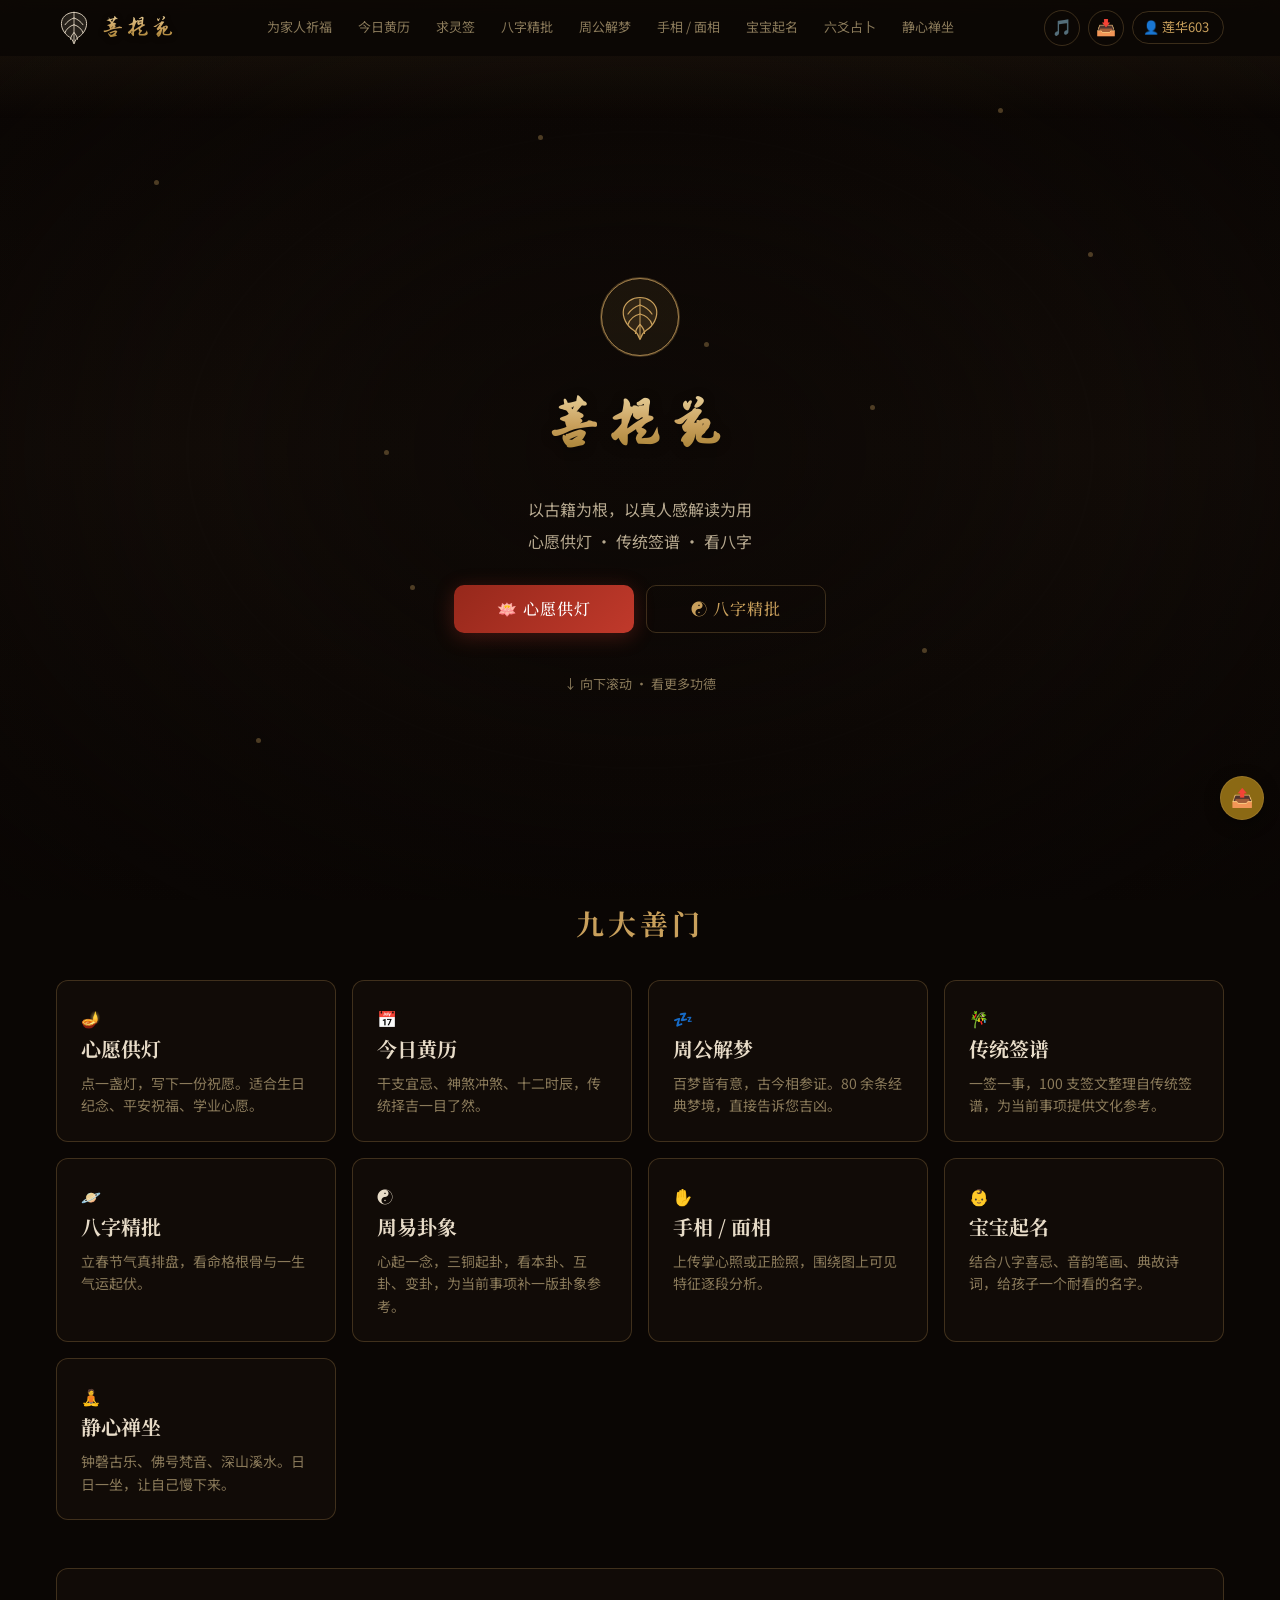
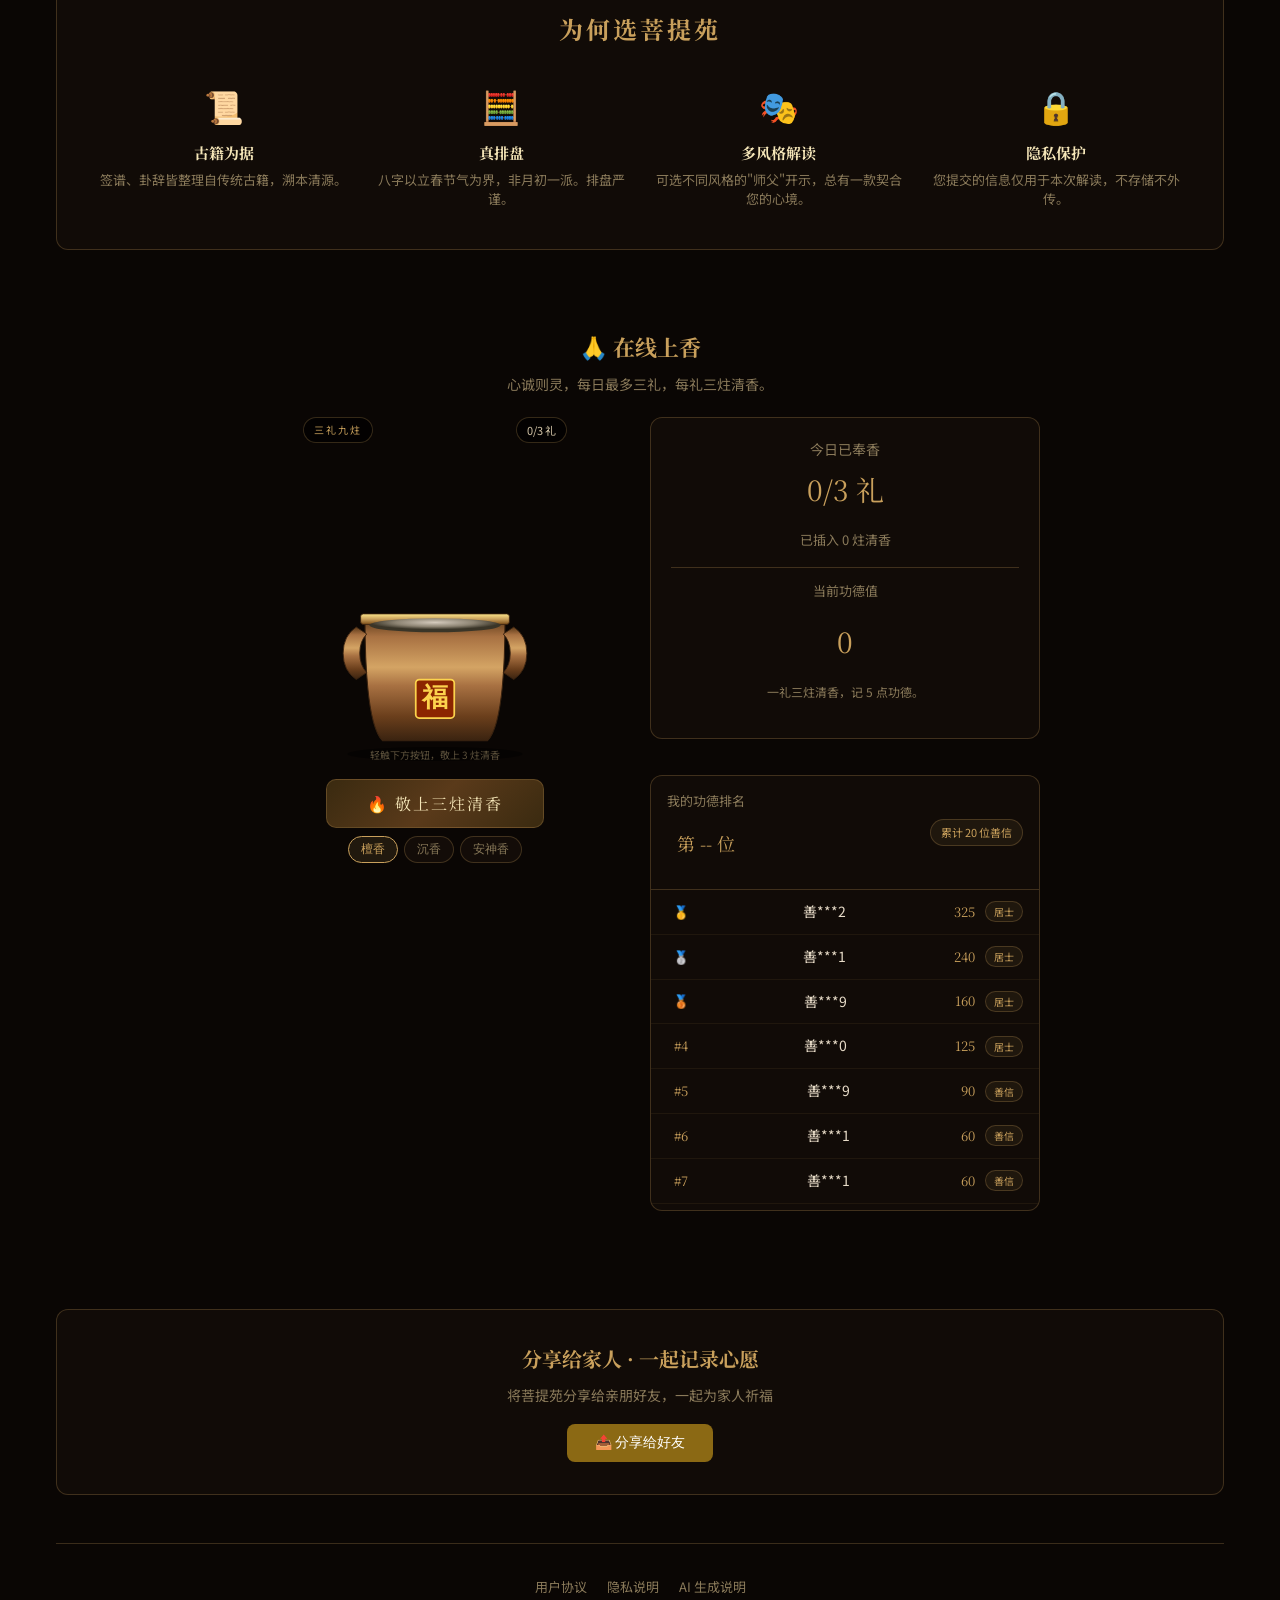
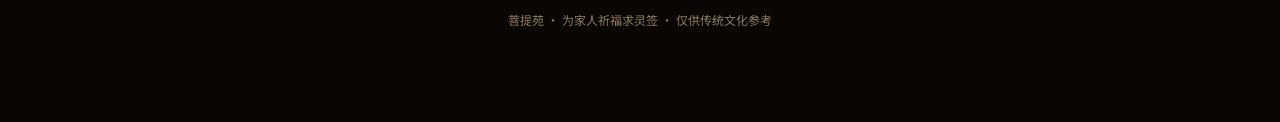
==== commit 3eddecda: "feat: 功德排名系统 - 我的排名+功德值+善信榜" ====
--- a/index.html
+++ b/index.html
@@ -178,79 +178,93 @@
   </div>
 
   <!-- ===== 在线上香 (Temple Style) ===== -->
-  <div class="incense-section" id="incenseSection" style="padding:30px 20px;">
+  <div class="incense-section" id="incenseSection" style="padding:30px 20px;max-width:900px;margin:0 auto 48px;">
     <h2>🙏 在线上香</h2>
-    <p style="margin-bottom:6px;">心诚则灵，每日最多三礼，每礼三炷清香。</p>
+    <p style="margin-bottom:20px;">心诚则灵，每日最多三礼，每礼三炷清香。</p>
     
-    <!-- Incense Burner SVG -->
-    <div class="incense-burner" style="position:relative;width:280px;height:340px;margin:0 auto 16px;">
-      <svg viewBox="0 0 320 400" width="280" height="340" style="display:block;margin:0 auto;">
-        <defs>
-          <linearGradient id="bronzeBody" x1="0" y1="0" x2="0" y2="1">
-            <stop offset="0%" stop-color="#5a3818"/><stop offset="15%" stop-color="#a87142"/>
-            <stop offset="40%" stop-color="#d4a464"/><stop offset="55%" stop-color="#a87142"/>
-            <stop offset="80%" stop-color="#6b3f1c"/><stop offset="100%" stop-color="#3a2310"/>
-          </linearGradient>
-          <linearGradient id="goldRim" x1="0" y1="0" x2="0" y2="1">
-            <stop offset="0%" stop-color="#fde68a"/><stop offset="50%" stop-color="#c9a05c"/><stop offset="100%" stop-color="#7c4f1a"/>
-          </linearGradient>
-          <radialGradient id="ashGrad" cx="50%" cy="30%">
-            <stop offset="0%" stop-color="#d4cabc"/><stop offset="60%" stop-color="#8d8473"/><stop offset="100%" stop-color="#3a3528"/>
-          </radialGradient>
-          <linearGradient id="stickGrad" x1="0" y1="0" x2="0" y2="1">
-            <stop offset="0%" stop-color="#fff5d8"/><stop offset="5%" stop-color="#ffb88c"/>
-            <stop offset="12%" stop-color="#a8632d"/><stop offset="100%" stop-color="#6b3f1c"/>
-          </linearGradient>
-          <radialGradient id="ember">
-            <stop offset="0%" stop-color="#fff"/><stop offset="30%" stop-color="#ffe98c"/>
-            <stop offset="60%" stop-color="#ff7e2a"/><stop offset="100%" stop-color="#ff4500" stop-opacity="0"/>
-          </radialGradient>
-        </defs>
-        <!-- Shadow -->
-        <ellipse cx="160" cy="385" rx="100" ry="8" fill="rgba(0,0,0,0.5)"/>
-        <!-- Burner body -->
-        <path d="M 80 230 Q 80 350 100 370 L 220 370 Q 240 350 240 230 Z" fill="url(#bronzeBody)" stroke="#3a2310" stroke-width="1.2"/>
-        <!-- Rim -->
-        <rect x="75" y="225" width="170" height="12" rx="3" fill="url(#goldRim)" stroke="#3a2310" stroke-width="1"/>
-        <!-- Ash -->
-        <ellipse cx="160" cy="238" rx="75" ry="8" fill="url(#ashGrad)"/>
-        <!-- Left handle -->
-        <path d="M 70 240 Q 55 250 55 270 Q 55 290 70 300 L 82 292 Q 74 284 74 270 Q 74 256 82 248 Z" fill="url(#bronzeBody)" stroke="#3a2310" stroke-width="1"/>
-        <!-- Right handle -->
-        <path d="M 250 240 Q 265 250 265 270 Q 265 290 250 300 L 238 292 Q 246 284 246 270 Q 246 256 238 248 Z" fill="url(#bronzeBody)" stroke="#3a2310" stroke-width="1"/>
-        <!-- 福 character -->
-        <rect x="138" y="300" width="44" height="44" rx="4" fill="#8b2500" stroke="#fcd34d" stroke-width="2"/>
-        <text x="160" y="330" text-anchor="middle" font-size="30" font-family="serif" font-weight="bold" fill="#fcd34d">福</text>
-        
-        <!-- Incense sticks (dynamically shown by JS) -->
-        <g id="stick1" opacity="0"><line x1="0" y1="0" x2="0" y2="-130" stroke="url(#stickGrad)" stroke-width="4" stroke-linecap="round"/></g>
-        <g id="stick1glow" opacity="0"><circle cx="0" cy="-133" r="6" fill="url(#ember)"/></g>
-        <g id="stick2" opacity="0"><line x1="0" y1="0" x2="0" y2="-130" stroke="url(#stickGrad)" stroke-width="4" stroke-linecap="round"/></g>
-        <g id="stick2glow" opacity="0"><circle cx="0" cy="-133" r="6" fill="url(#ember)"/></g>
-        <g id="stick3" opacity="0"><line x1="0" y1="0" x2="0" y2="-130" stroke="url(#stickGrad)" stroke-width="4" stroke-linecap="round"/></g>
-        <g id="stick3glow" opacity="0"><circle cx="0" cy="-133" r="6" fill="url(#ember)"/></g>
-        
-        <!-- Smoke particles -->
-        <g id="smokeGroup" opacity="0">
-          <circle r="4" fill="rgba(200,180,150,0.15)"><animate attributeName="cy" values="-140;-220" dur="3s" repeatCount="indefinite"/><animate attributeName="cx" values="-8;12" dur="3s" repeatCount="indefinite"/><animate attributeName="r" values="4;12" dur="3s" repeatCount="indefinite"/><animate attributeName="opacity" values="0.4;0" dur="3s" repeatCount="indefinite"/></circle>
-          <circle r="4" fill="rgba(200,180,150,0.15)"><animate attributeName="cy" values="-140;-230" dur="3.5s" repeatCount="indefinite"/><animate attributeName="cx" values="8;-10" dur="3.5s" repeatCount="indefinite"/><animate attributeName="r" values="3;14" dur="3.5s" repeatCount="indefinite"/><animate attributeName="opacity" values="0.3;0" dur="3.5s" repeatCount="indefinite"/></circle>
-          <circle r="3" fill="rgba(200,180,150,0.1)"><animate attributeName="cy" values="-140;-200" dur="4s" repeatCount="indefinite"/><animate attributeName="cx" values="0;5" dur="4s" repeatCount="indefinite"/><animate attributeName="r" values="3;10" dur="4s" repeatCount="indefinite"/><animate attributeName="opacity" values="0.3;0" dur="4s" repeatCount="indefinite"/></circle>
-        </g>
-      </svg>
-      
-      <!-- Badges -->
-      <div style="position:absolute;top:0;left:50%;transform:translateX(-50%);width:100%;display:flex;justify-content:space-between;padding:0 8px;">
-        <span style="border-radius:20px;border:1px solid var(--border-gold);background:rgba(0,0,0,0.7);padding:4px 12px;font-size:11px;color:var(--gold);letter-spacing:2px;">三礼九炷</span>
-        <span style="border-radius:20px;border:1px solid var(--border-gold);background:rgba(0,0,0,0.7);padding:4px 12px;font-size:12px;color:var(--paper-dark);"><span id="incenseCount">0</span>/3 礼</span>
-      </div>
-      <div style="position:absolute;bottom:4px;left:50%;transform:translateX(-50%);font-size:11px;color:var(--paper-muted);opacity:0.65;white-space:nowrap;">轻触下方按钮，敬上 3 炷清香</div>
-    </div>
-    
-    <button class="incense-btn" onclick="burnIncense()" style="margin-bottom:8px;">🔥 敬上三炷清香</button>
-    <div style="display:flex;gap:8px;justify-content:center;flex-wrap:wrap;">
-      <button class="chip selected" id="incenseType1" onclick="selectIncenseType(this,1)" style="font-size:13px;">檀香</button>
-      <button class="chip" id="incenseType2" onclick="selectIncenseType(this,2)" style="font-size:13px;">沉香</button>
-      <button class="chip" id="incenseType3" onclick="selectIncenseType(this,3)" style="font-size:13px;">安神香</button>
+    <div style="display:grid;grid-template-columns:1fr 1fr;gap:20px;align-items:start;max-width:800px;margin:0 auto;">
+      <!-- Left: Burner -->
+      <div>
+        <div class="incense-burner" style="position:relative;width:100%;max-width:280px;margin:0 auto;">
+          <svg viewBox="0 0 320 400" width="100%" style="display:block;">
+            <defs>
+              <linearGradient id="bronzeBody" x1="0" y1="0" x2="0" y2="1">
+                <stop offset="0%" stop-color="#5a3818"/><stop offset="15%" stop-color="#a87142"/>
+                <stop offset="40%" stop-color="#d4a464"/><stop offset="55%" stop-color="#a87142"/>
+                <stop offset="80%" stop-color="#6b3f1c"/><stop offset="100%" stop-color="#3a2310"/>
+              </linearGradient>
+              <linearGradient id="goldRim" x1="0" y1="0" x2="0" y2="1">
+                <stop offset="0%" stop-color="#fde68a"/><stop offset="50%" stop-color="#c9a05c"/><stop offset="100%" stop-color="#7c4f1a"/>
+              </linearGradient>
+              <radialGradient id="ashGrad" cx="50%" cy="30%">
+                <stop offset="0%" stop-color="#d4cabc"/><stop offset="60%" stop-color="#8d8473"/><stop offset="100%" stop-color="#3a3528"/>
+              </radialGradient>
+              <linearGradient id="stickGrad" x1="0" y1="0" x2="0" y2="1">
+                <stop offset="0%" stop-color="#fff5d8"/><stop offset="5%" stop-color="#ffb88c"/>
+                <stop offset="12%" stop-color="#a8632d"/><stop offset="100%" stop-color="#6b3f1c"/>
+              </linearGradient>
+              <radialGradient id="ember">
+                <stop offset="0%" stop-color="#fff"/><stop offset="30%" stop-color="#ffe98c"/>
+                <stop offset="60%" stop-color="#ff7e2a"/><stop offset="100%" stop-color="#ff4500" stop-opacity="0"/>
+              </radialGradient>
+            </defs>
+            <ellipse cx="160" cy="385" rx="100" ry="8" fill="rgba(0,0,0,0.5)"/>
+            <path d="M 80 230 Q 80 350 100 370 L 220 370 Q 240 350 240 230 Z" fill="url(#bronzeBody)" stroke="#3a2310" stroke-width="1.2"/>
+            <rect x="75" y="225" width="170" height="12" rx="3" fill="url(#goldRim)" stroke="#3a2310" stroke-width="1"/>
+            <ellipse cx="160" cy="238" rx="75" ry="8" fill="url(#ashGrad)"/>
+            <path d="M 70 240 Q 55 250 55 270 Q 55 290 70 300 L 82 292 Q 74 284 74 270 Q 74 256 82 248 Z" fill="url(#bronzeBody)" stroke="#3a2310" stroke-width="1"/>
+            <path d="M 250 240 Q 265 250 265 270 Q 265 290 250 300 L 238 292 Q 246 284 246 270 Q 246 256 238 248 Z" fill="url(#bronzeBody)" stroke="#3a2310" stroke-width="1"/>
+            <rect x="138" y="300" width="44" height="44" rx="4" fill="#8b2500" stroke="#fcd34d" stroke-width="2"/>
+            <text x="160" y="330" text-anchor="middle" font-size="30" font-family="serif" font-weight="bold" fill="#fcd34d">福</text>
+            <g id="stick1" opacity="0"><line x1="0" y1="0" x2="0" y2="-130" stroke="url(#stickGrad)" stroke-width="4" stroke-linecap="round"/></g>
+            <g id="stick1glow" opacity="0"><circle cx="0" cy="-133" r="6" fill="url(#ember)"/></g>
+            <g id="stick2" opacity="0"><line x1="0" y1="0" x2="0" y2="-130" stroke="url(#stickGrad)" stroke-width="4" stroke-linecap="round"/></g>
+            <g id="stick2glow" opacity="0"><circle cx="0" cy="-133" r="6" fill="url(#ember)"/></g>
+            <g id="stick3" opacity="0"><line x1="0" y1="0" x2="0" y2="-130" stroke="url(#stickGrad)" stroke-width="4" stroke-linecap="round"/></g>
+            <g id="stick3glow" opacity="0"><circle cx="0" cy="-133" r="6" fill="url(#ember)"/></g>
+            <g id="smokeGroup" opacity="0">
+              <circle r="4" fill="rgba(200,180,150,0.15)"><animate attributeName="cy" values="-140;-220" dur="3s" repeatCount="indefinite"/><animate attributeName="cx" values="-8;12" dur="3s" repeatCount="indefinite"/><animate attributeName="r" values="4;12" dur="3s" repeatCount="indefinite"/><animate attributeName="opacity" values="0.4;0" dur="3s" repeatCount="indefinite"/></circle>
+              <circle r="4" fill="rgba(200,180,150,0.15)"><animate attributeName="cy" values="-140;-230" dur="3.5s" repeatCount="indefinite"/><animate attributeName="cx" values="8;-10" dur="3.5s" repeatCount="indefinite"/><animate attributeName="r" values="3;14" dur="3.5s" repeatCount="indefinite"/><animate attributeName="opacity" values="0.3;0" dur="3.5s" repeatCount="indefinite"/></circle>
+              <circle r="3" fill="rgba(200,180,150,0.1)"><animate attributeName="cy" values="-140;-200" dur="4s" repeatCount="indefinite"/><animate attributeName="cx" values="0;5" dur="4s" repeatCount="indefinite"/><animate attributeName="r" values="3;10" dur="4s" repeatCount="indefinite"/><animate attributeName="opacity" values="0.3;0" dur="4s" repeatCount="indefinite"/></circle>
+            </g>
+          </svg>
+          <div style="position:absolute;top:0;left:50%;transform:translateX(-50%);width:100%;display:flex;justify-content:space-between;padding:0 8px;">
+            <span style="border-radius:20px;border:1px solid var(--border-gold);background:rgba(0,0,0,0.7);padding:3px 10px;font-size:10px;color:var(--gold);letter-spacing:2px;">三礼九炷</span>
+            <span style="border-radius:20px;border:1px solid var(--border-gold);background:rgba(0,0,0,0.7);padding:3px 10px;font-size:11px;color:var(--paper-dark);"><span id="incenseCount">0</span>/3 礼</span>
+          </div>
+          <div style="position:absolute;bottom:4px;left:50%;transform:translateX(-50%);font-size:10px;color:var(--paper-muted);opacity:0.65;white-space:nowrap;">轻触下方按钮，敬上 3 炷清香</div>
+        </div>
+        <button class="incense-btn" onclick="burnIncense()" style="margin:12px auto 8px;display:block;">🔥 敬上三炷清香</button>
+        <div style="display:flex;gap:6px;justify-content:center;flex-wrap:wrap;">
+          <button class="chip selected" id="incenseType1" onclick="selectIncenseType(this,1)" style="font-size:12px;padding:4px 12px;">檀香</button>
+          <button class="chip" id="incenseType2" onclick="selectIncenseType(this,2)" style="font-size:12px;padding:4px 12px;">沉香</button>
+          <button class="chip" id="incenseType3" onclick="selectIncenseType(this,3)" style="font-size:12px;padding:4px 12px;">安神香</button>
+        </div>
+      </div>
+
+      <!-- Right: Stats + Ranking -->
+      <div style="display:flex;flex-direction:column;gap:16px;">
+        <!-- Stats -->
+        <div class="card" style="padding:20px;">
+          <p style="font-size:14px;color:var(--paper-muted);margin-bottom:4px;">今日已奉香</p>
+          <p style="font-size:28px;color:var(--gold);font-family:'Noto Serif SC',serif;"><span id="incenseCount2">0</span>/3 礼</p>
+          <p style="font-size:13px;color:var(--paper-muted);">已插入 <span id="insertedCount">0</span> 炷清香</p>
+          <div style="margin-top:12px;padding-top:12px;border-top:1px solid var(--border-gold);">
+            <p style="font-size:13px;color:var(--paper-muted);">当前功德值</p>
+            <p style="font-size:28px;color:var(--gold);font-family:'Noto Serif SC',serif;"><span id="meritPoints">0</span></p>
+            <p style="font-size:12px;color:var(--paper-muted);margin-top:4px;">一礼三炷清香，记 5 点功德。</p>
+          </div>
+        </div>
+
+        <!-- Ranking -->
+        <div class="card" style="padding:0;overflow:hidden;">
+          <div style="display:flex;justify-content:space-between;align-items:center;padding:14px 16px;border-bottom:1px solid var(--border-gold);">
+            <div><p style="font-size:13px;color:var(--paper-muted);">我的功德排名</p><p style="font-size:18px;color:var(--gold);font-family:'Noto Serif SC',serif;" id="myRank">第 -- 位</p></div>
+            <span style="border-radius:20px;border:1px solid var(--border-gold);padding:3px 10px;font-size:11px;color:var(--gold);background:rgba(201,160,94,0.08);">累计 <span id="totalBelievers">--</span> 位善信</span>
+          </div>
+          <div id="rankingList" style="max-height:320px;overflow-y:auto;"></div>
+        </div>
+      </div>
     </div>
   </div>
 
@@ -1262,6 +1276,8 @@
 }
 // ========== Incense (Temple Style) ==========
 var incenseRiteCount = 0;
+var totalMerit = 0;
+var insertedSticks = 0;
 function selectIncenseType(el, id) {
   document.querySelectorAll('#incenseSection .chip').forEach(function(b) { b.classList.remove('selected'); });
   el.classList.add('selected');
@@ -1269,38 +1285,80 @@
 function burnIncense() {
   if (incenseRiteCount >= 3) { alert('🙏 今日已奉三礼，明日再来。心诚则灵，贵在持之以恒。'); return; }
   incenseRiteCount++;
+  insertedSticks += 3;
+  totalMerit += 5;
+  // Update UI
   document.getElementById('incenseCount').textContent = incenseRiteCount;
+  document.getElementById('incenseCount2').textContent = incenseRiteCount;
+  document.getElementById('insertedCount').textContent = insertedSticks;
+  document.getElementById('meritPoints').textContent = totalMerit;
   // Animate sticks
-  var positions = [
-    {x: 128 + 16 * (incenseRiteCount - 1), y: 236},
-    {x: 148 + 16 * (incenseRiteCount - 1), y: 235},
-    {x: 168 + 16 * (incenseRiteCount - 1), y: 236}
-  ];
-  // Use the SVG viewBox coordinates
+  var sticksX = [130, 155, 180];
+  var baseY = 236;
   var svgSticks = [document.getElementById('stick1'), document.getElementById('stick2'), document.getElementById('stick3')];
   var svgGlows = [document.getElementById('stick1glow'), document.getElementById('stick2glow'), document.getElementById('stick3glow')];
   var svgSmoke = document.getElementById('smokeGroup');
-  
   for (var i = 0; i < 3; i++) {
     if (svgSticks[i]) {
-      var pos = positions[i];
-      svgSticks[i].setAttribute('transform', 'translate(' + pos.x + ',' + pos.y + ')');
+      svgSticks[i].setAttribute('transform', 'translate(' + sticksX[i] + ',' + baseY + ')');
       svgSticks[i].setAttribute('opacity', '0.9');
     }
     if (svgGlows[i]) {
-      svgGlows[i].setAttribute('transform', 'translate(' + positions[i].x + ',' + (positions[i].y - 131) + ')');
+      svgGlows[i].setAttribute('transform', 'translate(' + sticksX[i] + ',' + (baseY - 131) + ')');
       svgGlows[i].setAttribute('opacity', '1');
     }
   }
   if (svgSmoke) svgSmoke.setAttribute('opacity', '1');
-  
-  // Show success message
+  // Update ranking
+  updateRanking();
   if (incenseRiteCount >= 3) {
     setTimeout(function() { alert('🙏 三礼圆满！功德无量。'); }, 500);
   } else {
     alert('🙏 已奉上三炷清香。还余 ' + (3 - incenseRiteCount) + ' 礼。');
   }
 }
+function updateRanking() {
+  var rankData = [
+    {name:'善***2', merit:325, title:'居士'}, {name:'善***1', merit:240, title:'居士'},
+    {name:'善***9', merit:160, title:'居士'}, {name:'善***0', merit:125, title:'居士'},
+    {name:'善***9', merit:90, title:'善信'}, {name:'善***1', merit:60, title:'善信'},
+    {name:'善***1', merit:60, title:'善信'}, {name:'善***0', merit:60, title:'善信'},
+    {name:'善***5', merit:45, title:'善信'}, {name:'善***7', merit:45, title:'善信'},
+    {name:'善***9', merit:45, title:'善信'}, {name:'善***3', merit:45, title:'善信'},
+    {name:'善***0', merit:45, title:'善信'}, {name:'善***3', merit:35, title:'善信'},
+    {name:'善***5', merit:35, title:'善信'}, {name:'善***2', merit:35, title:'善信'},
+    {name:'善***8', merit:30, title:'善信'}, {name:'善***6', merit:25, title:'善信'},
+    {name:'善***4', merit:25, title:'善信'}, {name:'善***0', merit:20, title:'善信'}
+  ];
+  // Add user if they have merit
+  var userEntry = {name:'我', merit:totalMerit, title:'善信'};
+  if (totalMerit > 0) {
+    rankData.push(userEntry);
+    rankData.sort(function(a,b) { return b.merit - a.merit; });
+  }
+  // Update my rank and total
+  var myIdx = -1;
+  for (var i = 0; i < rankData.length; i++) {
+    if (rankData[i].name === '我') { myIdx = i + 1; break; }
+  }
+  document.getElementById('myRank').textContent = totalMerit > 0 ? '第 ' + myIdx + ' 位' : '第 -- 位';
+  document.getElementById('totalBelievers').textContent = rankData.length;
+  // Render ranking list
+  var html = '';
+  for (var i = 0; i < Math.min(rankData.length, 50); i++) {
+    var r = rankData[i];
+    var isMe = r.name === '我';
+    var medal = i === 0 ? '🥇' : i === 1 ? '🥈' : i === 2 ? '🥉' : '#' + (i+1);
+    html += '<div style="display:flex;align-items:center;gap:10px;padding:10px 16px;border-bottom:1px solid rgba(201,160,94,0.08);' + (isMe ? 'background:rgba(201,160,94,0.08);' : '') + '">' +
+      '<span style="font-size:13px;color:var(--gold);min-width:28px;font-family:\'Noto Serif SC\',serif;">' + medal + '</span>' +
+      '<span style="flex:1;font-size:14px;color:' + (isMe ? 'var(--gold)' : 'var(--paper)') + ';">' + r.name + '</span>' +
+      '<span style="font-size:13px;color:var(--gold);font-family:\'Noto Serif SC\',serif;">' + r.merit + '</span>' +
+      '<span style="border-radius:12px;border:1px solid var(--border-gold);padding:1px 8px;font-size:10px;color:var(--gold);background:rgba(201,160,94,0.08);white-space:nowrap;">' + (isMe ? '我' : r.title) + '</span></div>';
+  }
+  document.getElementById('rankingList').innerHTML = html;
+}
+// Init ranking on page load
+setTimeout(updateRanking, 100);
 
 // ========== Wish / Lamps ==========
 function loadLamps() {
